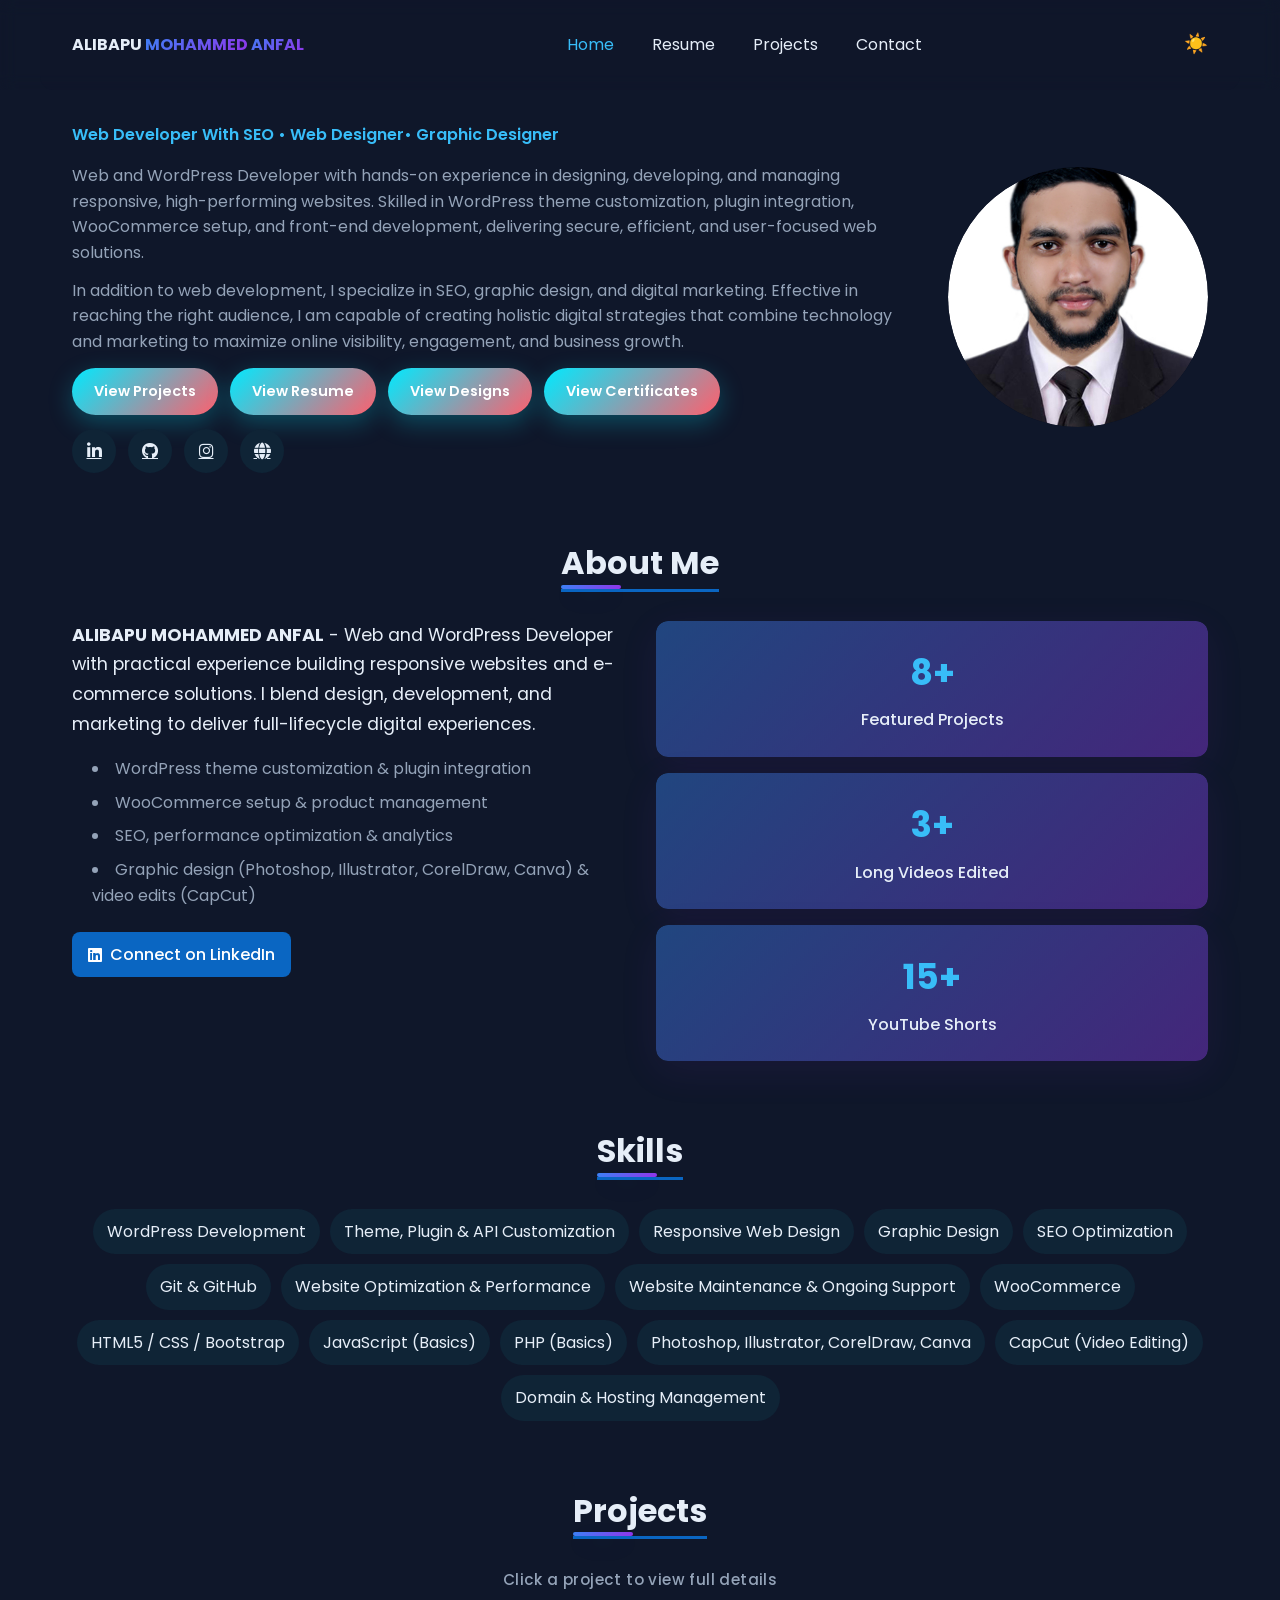
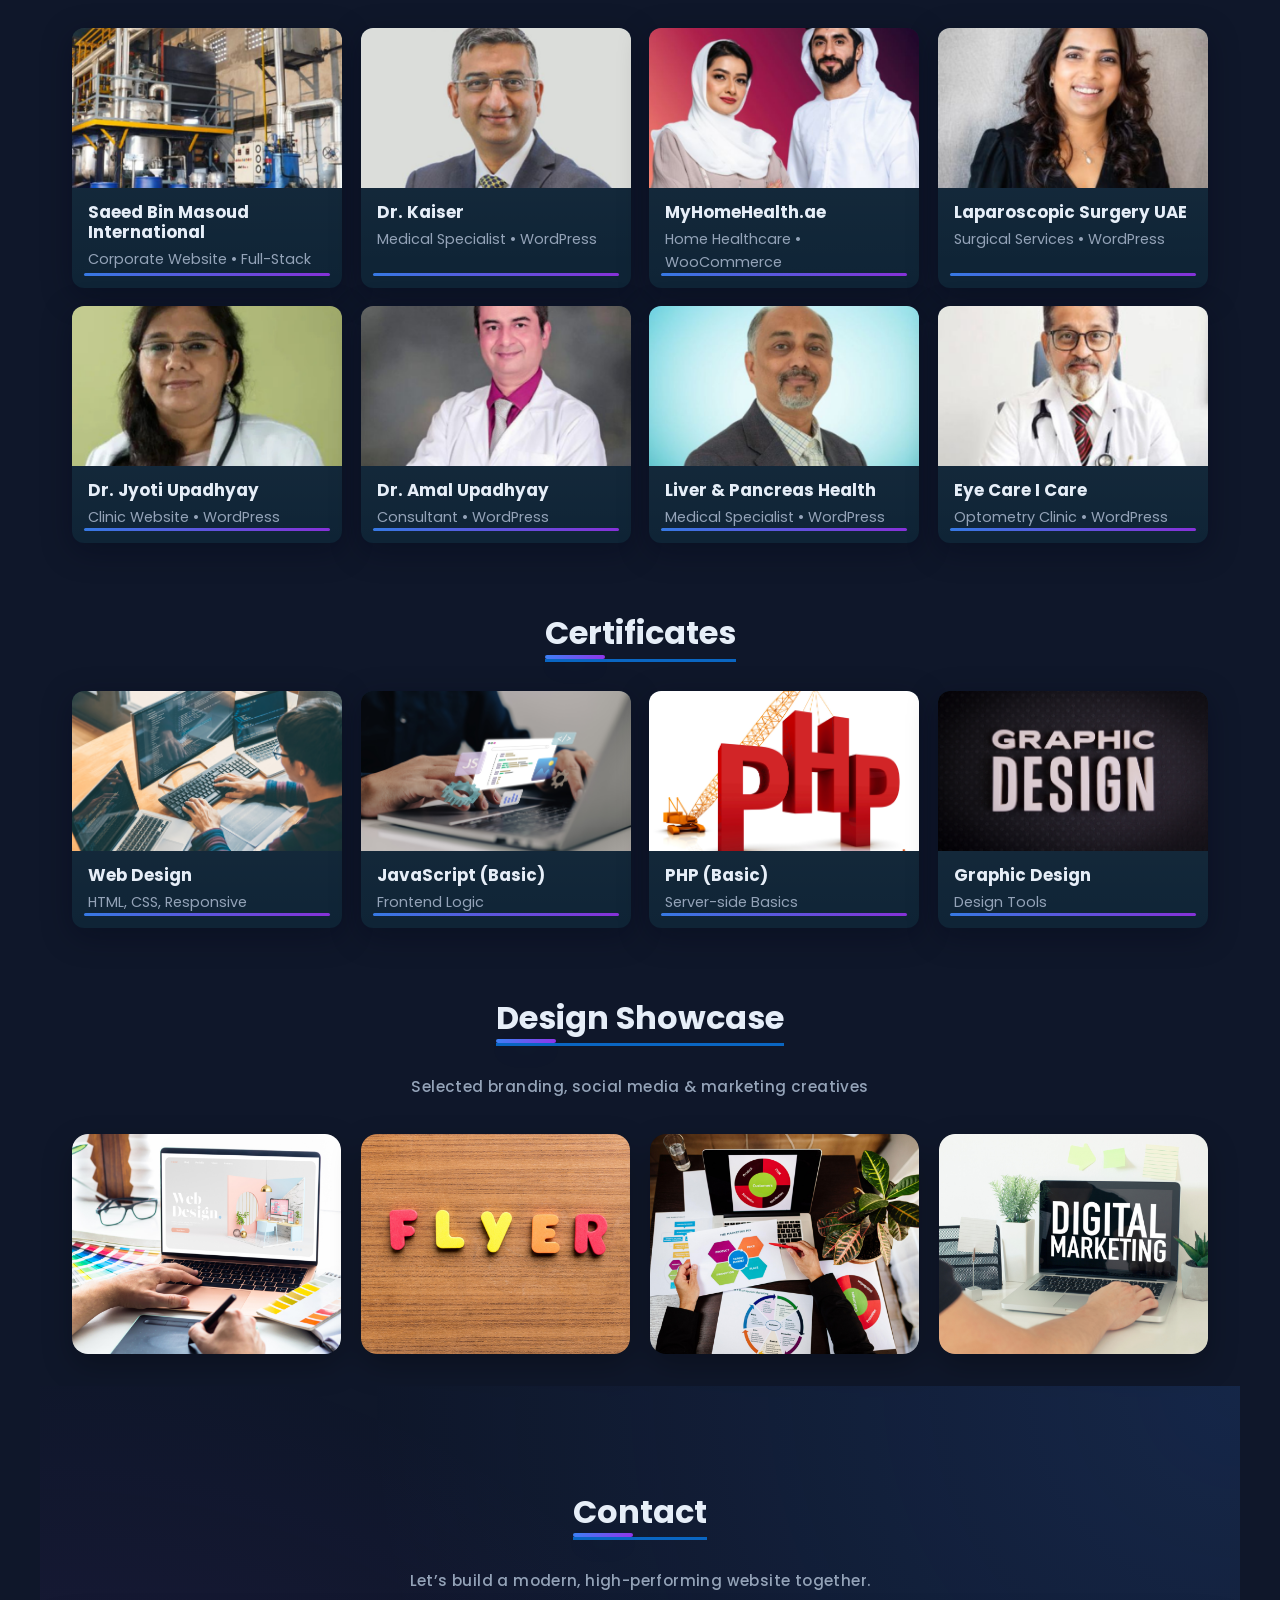
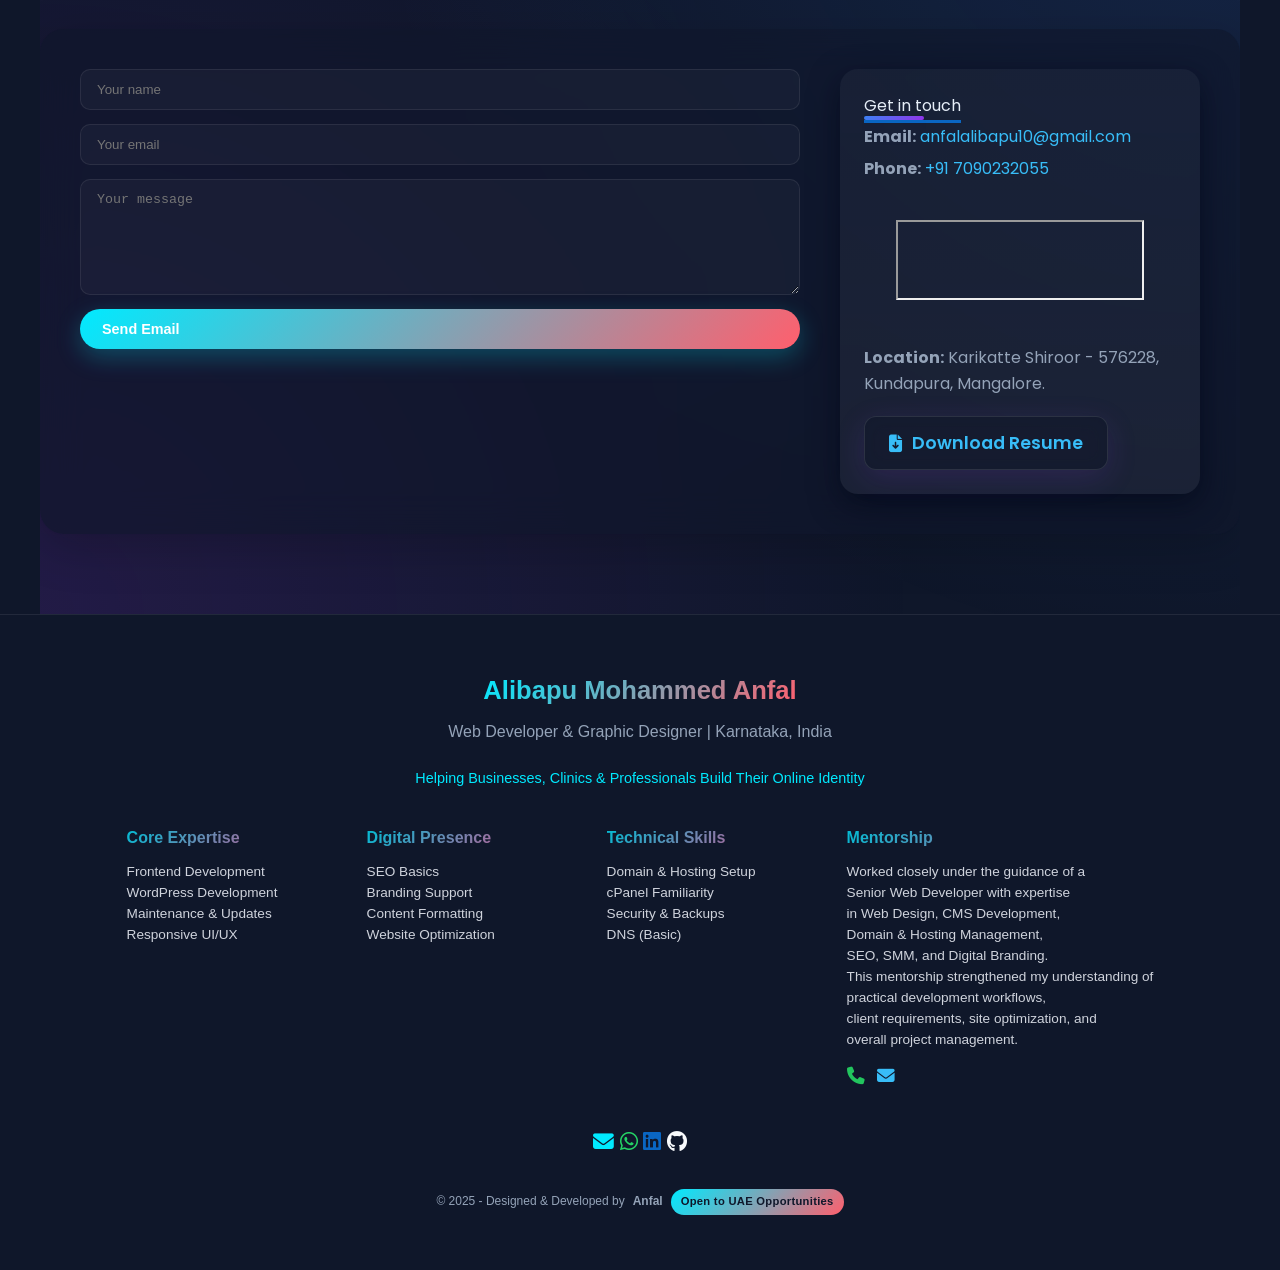
==== index.html @ a5af64ac "updated" ====
<!DOCTYPE html>
<html lang="en">
  <head>
    <meta charset="utf-8" />
    <meta name="viewport" content="width=device-width,initial-scale=1" />
    <title>ALIBAPU MOHAMMED ANFAL - Portfolio</title>

    <!-- Fonts & Icons -->
    <link
      href="https://fonts.googleapis.com/css2?family=Poppins:wght@300;400;600;700&display=swap"
      rel="stylesheet"
    />
    <link
      rel="stylesheet"
      href="https://cdnjs.cloudflare.com/ajax/libs/font-awesome/6.5.0/css/all.min.css"
    />

    <!-- Styles -->
    <link rel="stylesheet" href="style.css" />
    <meta
      name="description"
      content="ALIBAPU MOHAMMED ANFAL - Web Developer, WordPress Developer, Graphic Designer & Digital Marketer."
    />
  </head>
  <button id="backToTop" style="
  position: fixed;
  bottom: 25px;
  right: 25px;
  width: 48px;
  height: 48px;
  border-radius: 50%;
  background: linear-gradient(135deg,#00eaff,#ff5f6d);
  color:#fff;
  border:none;
  cursor:pointer;
  font-size:20px;
  display:flex;
  justify-content:center;
  align-items:center;
  opacity:0;
  visibility:hidden;
  transition:0.35s ease;
  box-shadow:0px 4px 12px rgba(0,0,0,0.25);
  z-index:999;
">
⬆
</button>

  <body">
    <header class="site-header">
      <nav class="navbar container">
        <a class="logo" href="index.html"
          >ALIBAPU <span> MOHAMMED</span><span> ANFAL</span></a
        >
        <!-- <ul class="nav-links">
          <li><a href="index.html" class="active">Home</a></li>
          <li><a href="resume.html">Resume</a></li>
          <li><a href="#projects">Projects</a></li>
          <li><a href="#contact">Contact</a></li>
          <li><a href="#Design">Designs</a></li>

          <li><a href="#certificate">Certificate</a></li>
          <div class="cta-row"> -->
  <!-- <a class="btn outline" href="certificates.html">
    <i class="fa-solid fa-award"></i> Certificates
  </a> -->
  <ul class="nav-links">
  <li><a href="index.html" class="active">Home</a></li>
  <li><a href="resume.html">Resume</a></li>
  <li><a href="#projects">Projects</a></li>
  <li><a href="#contact">Contact</a></li>
</ul>

</div>
        </ul>
        <div class="nav-actions">
          <button class="theme-toggle" aria-label="Toggle theme">🌙</button>
        </div>
      </nav>
    </header>

    

    <main>
      <!-- HERO -->
      <section id="home" class="hero container fade-in">
        <div class="hero-inner">
          <div class="hero-text">
            <!-- <h1>Hello, I'm <strong>ALIBAPU MOHAMMED ANFAL</strong></h1> -->
            <p class="subtitle">
              Web Developer With SEO • Web Designer•  Graphic Designer
            </p>
            

            <p class="lead">
              Web and WordPress Developer with hands-on experience in designing,
              developing, and managing responsive, high-performing websites.
              Skilled in WordPress theme customization, plugin integration,
              WooCommerce setup, and front-end development, delivering secure,
              efficient, and user-focused web solutions.
            </p>
            <p class="lead">
              In addition to web development, I specialize in SEO, graphic
              design, and digital marketing. Effective in reaching the right
              audience, I am capable of creating holistic digital strategies
              that combine technology and marketing to maximize online
              visibility, engagement, and business growth.
            </p>

            <div class="cta-row">
              <a class="btn gradient" href="#projects">View Projects</a>
              <a class="btn gradient" href="resume.html">View Resume</a>
              <a class="btn gradient" href="#designs">View Designs</a>
              <a class="btn gradient" href="#certificates">View Certificates</a>
            </div>
            

            <div class="socials">
              <a
                href="https://www.linkedin.com/in/anfal-alibapu-89732b398/"
                class="social-link"
                title="LinkedIn"
                target="_blank"
                rel="noopener"
                ><i class="fa-brands fa-linkedin-in"></i
              ></a>
              <a
                href="https://github.com/anfal-waizy/"
                class="social-link"
                title="GitHub"
                target="_blank"
                rel="noopener"
                ><i class="fa-brands fa-github"></i
              ></a>
              <a
                href="https://www.instagram.com/anfal_waizy14/?next=%2F"
                class="social-link"
                title="Instagram"
                target="_blank"
                rel="noopener"
                ><i class="fa-brands fa-instagram"></i
              ></a>
              <a
                href="https://anfal-waizy.github.io/portfolio2/"
                class="social-link"
                title="Portfolio"
                target="_blank"
                rel="noopener"
                ><i class="fa-solid fa-globe"></i
              ></a>
            </div>
          </div>

          <div class="hero-photo" aria-hidden="true">
            <img src="images/passport size photo.jpg" alt="Alibapu Mohammed Anfal" />
          </div>
        </div>
      </section>

      

<!-- ABOUT -->
<section id="about" class="container about fade-in">
  <h2 class="section-title">
    <span class="accent-underline">About Me</span>
  </h2>

  <div class="about-grid">
    <!-- About Text -->
    <div class="about-text">
      <p>
        <strong>ALIBAPU MOHAMMED ANFAL</strong> - Web and WordPress
        Developer with practical experience building responsive websites
        and e-commerce solutions. I blend design, development, and
        marketing to deliver full-lifecycle digital experiences.
      </p>
      <ul class="about-list">
        <li>WordPress theme customization & plugin integration</li>
        <li>WooCommerce setup & product management</li>
        <li>SEO, performance optimization & analytics</li>
        <li>Graphic design (Photoshop, Illustrator, CorelDraw, Canva) & video edits (CapCut)</li>
      </ul>
      <!-- LinkedIn button -->
      <a href="https://www.linkedin.com/in/anfal-alibapu-89732b398" target="_blank" rel="noopener noreferrer" class="linkedin-btn">
        <i class="fa-brands fa-linkedin"></i> Connect on LinkedIn
      </a>
      
    </div>

    <!-- Stats -->
    <div class="about-stats">
  <div class="stat project-bg">
    <strong>8+</strong>
    <span>Featured Projects</span>
  </div>
  <div class="stat video-bg">
    <strong>3+</strong>
    <span>Long Videos Edited</span>
  </div>
  <div class="stat shorts-bg">
    <strong>15+</strong>
    <span>YouTube Shorts</span>
  </div>
</div>

  </div>
</section>




        </div>
      </section>

      <!-- SKILLS -->
      <section id="skills" class="container fade-in">
        <h2 class="section-title">
          <span class="accent-underline">Skills</span>
        </h2>
        <div class="skills-grid">
          <span class="skill">WordPress Development</span>
          <span class="skill">Theme, Plugin & API Customization</span>
          <span class="skill">Responsive Web Design</span>
          <span class="skill">Graphic Design</span>
          <span class="skill">SEO Optimization</span>
          <span class="skill">Git & GitHub</span>
          <span class="skill">Website Optimization & Performance</span>
          <span class="skill">Website Maintenance & Ongoing Support</span>
          <span class="skill">WooCommerce</span>
          <span class="skill">HTML5 / CSS / Bootstrap</span>
          <span class="skill">JavaScript (Basics)</span>
          <span class="skill">PHP (Basics)</span>
          <span class="skill">Photoshop, Illustrator, CorelDraw, Canva</span>
          <span class="skill">CapCut (Video Editing)</span>
          <span class="skill">Domain & Hosting Management</span>
        </div>
      </section>

      <!-- PROJECTS -->
<section id="projects" class="container fade-in">
  <h2 class="section-title">
  <span class="accent-underline">Projects</span>
</h2>
<p class="section-sub">Click a project to view full details</p>


  <div class="projects-grid" role="list">
    <a class="project-card" href="project4.html" aria-label="Saeed Bin Masoud project" role="listitem">
      <img src="images/SBM.png" alt="Saeed Bin Masoud website screenshot" loading="lazy" />
      <div class="card-meta">
        <h3>Saeed Bin Masoud International</h3>
        <p>Corporate Website • Full-Stack</p>
      </div>
    </a>

    <a class="project-card" href="project3.html" aria-label="Dr Kaiser project" role="listitem">
      <img src="images/DrKaiser.png" alt="Dr Kaiser website screenshot" loading="lazy" />
      <div class="card-meta">
        <h3>Dr. Kaiser</h3>
        <p>Medical Specialist • WordPress</p>
      </div>
    </a>

    <a class="project-card" href="project1.html" aria-label="MyHomeHealth project" role="listitem">
      <img src="images/MyHomeHealth.png" alt="MyHomeHealth website screenshot" loading="lazy" />
      <div class="card-meta">
        <h3>MyHomeHealth.ae</h3>
        <p>Home Healthcare • WooCommerce</p>
      </div>
    </a>

    <a class="project-card" href="project8.html" aria-label="Laparoscopic Surgery project" role="listitem">
      <img src="images/Lapsurgery.png" alt="Laparoscopic Surgery website screenshot" loading="lazy" />
      <div class="card-meta">
        <h3>Laparoscopic Surgery UAE</h3>
        <p>Surgical Services • WordPress</p>
      </div>
    </a>

    

    <a class="project-card" href="project2.html" aria-label="Dr Jyoti Upadhyay project" role="listitem">
      <img src="images/DrJyotii.png" alt="Dr Jyoti Upadhyay website screenshot" loading="lazy" />
      <div class="card-meta">
        <h3>Dr. Jyoti Upadhyay</h3>
        <p>Clinic Website • WordPress</p>
      </div>
    </a>

    <a class="project-card" href="project6.html" aria-label="Dr Amal Upadhyay project" role="listitem">
      <img src="images/DrAmall.png" alt="Dr Amal Upadhyay website screenshot" loading="lazy" />
      <div class="card-meta">
        <h3>Dr. Amal Upadhyay</h3>
        <p>Consultant • WordPress</p>
      </div>
    </a>

    <a class="project-card" href="project5.html" aria-label="Liver and Pancreas Health project" role="listitem">
      <img src="images/liverandpancreashealthh.png" alt="Liver and Pancreas Health website screenshot" loading="lazy" />
      <div class="card-meta">
        <h3>Liver &amp; Pancreas Health</h3>
        <p>Medical Specialist • WordPress</p>
      </div>
    </a>

    <a class="project-card" href="project7.html" aria-label="Eye Care I Care project" role="listitem">
      <img src="images/eyecareicaree.png" alt="Eye Care I Care website screenshot" loading="lazy" />
      <div class="card-meta">
        <h3>Eye Care I Care</h3>
        <p>Optometry Clinic • WordPress</p>
      </div>
    </a>
  </div>
</section>

<!-- Certificates -->
<section id="certificates" class="container fade-in">
  <h2 class="section-title">
    <span class="accent-underline">Certificates</span>
  </h2>

  <div class="projects-grid">

    <div class="project-card cert-card"
         onclick="openCert('images/Web Design Certificate.png','Web Design Certificate','HTML, CSS & Responsive Design')">
      <img src="images/Web Design Cover Photo.png" alt="Web Design Certificate">
      <div class="card-meta">
        <h3>Web Design</h3>
        <p>HTML, CSS, Responsive</p>
      </div>
    </div>

    <div class="project-card cert-card"
         onclick="openCert('images/cert-js.jpg','JavaScript Certificate','DOM, Events & Basics')">
      <img src="images/JS Cover Photo.png" alt="JavaScript Certificate">
      <div class="card-meta">
        <h3>JavaScript (Basic)</h3>
        <p>Frontend Logic</p>
      </div>
    </div>

    <div class="project-card cert-card"
         onclick="openCert('images/cert-php.jpg','PHP Certificate','Forms & Backend Basics')">
      <img src="images/PHP Cover Photo.png" alt="PHP Certificate">
      <div class="card-meta">
        <h3>PHP (Basic)</h3>
        <p>Server-side Basics</p>
      </div>
    </div>

    <div class="project-card cert-card"
         onclick="openCert('images/Graphic Design Certificate.png','Graphic Design Certificate','Canva, Photoshop & Illustrator')">
      <img src="images/Graphic Design Cover Photo.png" alt="Graphic Design Certificate">
      <div class="card-meta">
        <h3>Graphic Design</h3>
        <p>Design Tools</p>
      </div>
    </div>

  </div>
</section>



<!-- DESIGN SHOWCASE -->
<section id="designs" class="container fade-in">
  <h2 class="section-title">
    <span class="accent-underline">Design Showcase</span>
  </h2>

  <p class="section-sub">
    Selected branding, social media & marketing creatives
  </p>

  <div class="design-grid">

    <!-- CARD 1 -->
    <a href="images/MyDiabetes Care Instagram Posts.pdf"
       target="_blank" class="design-card">
      <img src="images/Instagram Creative Design Cover Photo .png" alt="Instagram Design">
      <div class="design-overlay">
        <h3>Instagram Creatives</h3>
        <span>View Designs (PDF)</span>
      </div>
    </a>

    <!-- CARD 2 -->
    <a href="images/QFood-Resp-Allergy Test.pdf"
       target="_blank" class="design-card">
      <img src="images/A4 Landscape Flyer Design Cover Photo.png" alt="QFood Designs">
      <div class="design-overlay">
        <h3>A4 Landscape Flyer Design</h3>
        <span>View Designs (PDF)</span>
      </div>
    </a>

    <!-- CARD 3 -->
    <a href="images/Digital Post.pdf"
       target="_blank" class="design-card">
      <img src="images/Instagram Story Design Cover Photo.png" alt="Flyer Design">
      <div class="design-overlay">
        <h3>Instagram Story Design</h3>
        <span>View Design</span>
      </div>
    </a>

    <!-- CARD 4 -->
    <a href="images/Healthcare Awareness Post.pdf"
       target="_blank" class="design-card">
      <img src="images/Digital Marketing Cover Photo.png" alt="LinkedIn Cover">
      <div class="design-overlay">
        <h3>Digital Marketing Creative</h3>
        <span>View Design</span>
      </div>
    </a>

  </div>
</section>




      <!-- CONTACT -->
      <section id="contact" class="container fade-in">
        <h2 class="section-title">
          <span class="accent-underline">Contact</span>
        </h2>
        <p class="section-sub">
          Let’s build a modern, high-performing website together.
        </p>

        <div class="contact-grid">
          <form
            class="contact-form"
            action="mailto:anhalibh14@gmail.com"
            method="post"
            enctype="text/plain"
          >
            <input name="name" type="text" placeholder="Your name" required />
            <input
              name="email"
              type="email"
              placeholder="Your email"
              required
            />
            <textarea
              name="message"
              rows="6"
              placeholder="Your message"
            ></textarea>
            <button class="btn gradient" type="submit">Send Email</button>
          </form>

          <div class="contact-info">
            <!-- <h3>Get in touch</h3> -->
            <span class="accent-underline">Get in touch</span>
            <p class="py-4">
              <strong>Email:</strong>
              <a href="mailto:anhalibh14@gmail.com">anfalalibapu10@gmail.com</a>
            </p>
            <p>
              <strong>Phone:</strong>
              <a href="tel:+914158749855">+91 7090232055</a>
            </p>

            <div class="container" data-aos="fade-up" data-aos-delay="100">
          <div class="mb-5">
            <iframe
              style="width: 100%; height: 80px"
              src="https://www.google.com/maps/embed?pb=!1m18!1m12!1m3!1d3129.148082578403!2d74.59538368339143!3d13.930378975133477!2m3!1f0!2f0!3f0!3m2!1i1024!2i768!4f13.1!3m3!1m2!1s0x3bbc678052901c95%3A0x56a5f3f7f1b67e0d!2sArme%2C%20Shiroor%2C%20Karnataka%20576228!5e1!3m2!1sen!2sin!4v1762753402015!5m2!1sen!2sin" width="600" height="450" style="border:0;" allowfullscreen="" loading="lazy" referrerpolicy="no-referrer-when-downgrade">" width="600" height="450" style="border:0;" allowfullscreen="" loading="lazy" referrerpolicy="no-referrer-when-downgrade">" width="600" height="450" style="border:0;" allowfullscreen="" loading="lazy" referrerpolicy="no-referrer-when-downgrade">
              frameborder="0"
              allowfullscreen=""
            ></iframe>
            </div>
          </div>
          <!-- End Google Maps -->

            <p><strong>Location:</strong> Karikatte Shiroor - 576228, Kundapura, Mangalore.</p>
            <div class="resume-download">
  <a href="images/MYCV.pdf" download class="resume-btn">
    <i class="fa-solid fa-file-arrow-down"></i>
    Download Resume
  </a>
</div>

          </div>
        </div>
      </section>
    </main>

<footer style="
  background:#0f172a;
  padding:55px 25px;
  color:#fff;
  font-family:'Montserrat', sans-serif;
  display:flex;
  justify-content:center;
  border-top:1px solid rgba(255,255,255,0.08);
">

<div style="max-width:1100px; width:100%; text-align:center;">

  <!-- PERSONAL BRAND -->
  <h2 style="font-size:1.6rem; font-weight:700; margin-bottom:8px;">
    <span style="background:linear-gradient(135deg,#00eaff,#ff5f6d);
    -webkit-background-clip:text;-webkit-text-fill-color:transparent;">
      Alibapu Mohammed Anfal
    </span>
  </h2>

  <p style="font-size:1rem; color:#94a3b8; margin-bottom:22px;">
    Web Developer & Graphic Designer | Karnataka, India
  </p>


  <!-- <p style="margin-bottom:10px; font-weight:700; font-size:1rem; 
            background: linear-gradient(135deg, #00bcd4, #ff4081);
            -webkit-background-clip: text;
            -webkit-text-fill-color: transparent;">
    Web Developer & Graphic Designer | Karnataka, India
  </p> -->

  <!-- BRANDING LINE -->
  <p style="font-size:0.9rem; font-weight:500; margin-bottom:35px; color:#00eaff;">
     Helping Businesses, Clinics & Professionals Build Their Online Identity
  </p>

  <!-- 4 COLUMN SKILL SUMMARY -->
  <div style="display:flex; justify-content:center; gap:40px; flex-wrap:wrap; margin-bottom:35px;">

    <div style="min-width:200px; text-align:left;">
      <h4 style="margin-bottom:10px; font-weight:700; font-size:1rem; 
            background: linear-gradient(135deg, #00bcd4, #ff4081);
            -webkit-background-clip: text;
            -webkit-text-fill-color: transparent;">Core Expertise</h4>
      <p style="font-size:0.85rem; color:#cfd3dc; line-height:1.55;">
        Frontend Development<br>WordPress Development<br>Maintenance & Updates<br>Responsive UI/UX
      </p>
    </div>

    <div style="min-width:200px; text-align:left;">
      <h4 style="margin-bottom:10px; font-weight:700; font-size:1rem; 
            background: linear-gradient(135deg, #00bcd4, #ff4081);
            -webkit-background-clip: text;
            -webkit-text-fill-color: transparent;">Digital Presence</h4>
      <p style="font-size:0.85rem; color:#cfd3dc; line-height:1.55;">
        SEO Basics<br>Branding Support<br>Content Formatting<br>Website Optimization
      </p>
    </div>

    <div style="min-width:200px; text-align:left;">
      <h4 style="margin-bottom:10px; font-weight:700; font-size:1rem; 
            background: linear-gradient(135deg, #00bcd4, #ff4081);
            -webkit-background-clip: text;
            -webkit-text-fill-color: transparent;">Technical Skills</h4>
      <p style="font-size:0.85rem; color:#cfd3dc; line-height:1.55;">
        Domain & Hosting Setup<br>cPanel Familiarity<br>Security & Backups<br>DNS (Basic)
      </p>
    </div>

    <div style="min-width:200px; text-align:left;">
      <h4 style="margin-bottom:10px; font-weight:700; font-size:1rem; 
            background: linear-gradient(135deg, #00bcd4, #ff4081);
            -webkit-background-clip: text;
            -webkit-text-fill-color: transparent;">Mentorship</h4> 
      <p style="font-size:0.85rem; color:#cfd3dc; line-height:1.55;">
        Worked closely under the guidance of a<br>Senior Web Developer with expertise<br>in Web Design, CMS Development, <br> Domain & Hosting Management, <br>SEO, SMM, and Digital Branding. <br> This mentorship strengthened my understanding of<br>practical development workflows,<br>client requirements, site optimization, and<br>overall project management.
      </p>
      
      <!-- Mentor Contact Icons -->
  <div style="margin-top:12px; display:flex; gap:12px;">
    <a href="tel:+971 50 921 6369" title="Call Mentor"
       style="color:#22c55e; font-size:1.1rem;">
      <i class="fa-solid fa-phone"></i>
    </a>

    <a href="mail to:riyazkapsi@email.com" title="Email Mentor"
       style="color:#38bdf8; font-size:1.1rem;">
      <i class="fa-solid fa-envelope"></i>
    </a>
  </div>
    </div>
    
  </div>

  <!-- SOCIAL ICONS -->
  <div style="display:flex; justify-content:center; gap:20px; margin-bottom:30px;">

    <!-- <a href="mailto:anfalalibapu10@email.com?subject=Business Inquiry&body=Hello Anfal," 
style="color:#00eaff; font-size:1.3rem; text-decoration:none;">
  <i class="fa-solid fa-envelope"></i>
</a>


    <a href="https://wa.me/+917090232055" target="_blank" style="color:#25D366; font-size:1.3rem; text-decoration:none;">
      <i class="fa-brands fa-whatsapp"></i>
    </a>

 <a href="https://www.linkedin.com/in/anfal-alibapu-89732b398" target="_blank" rel="noopener noreferrer" style="color:#0A66C2; font-size:1.3rem; text-decoration:none;" aria-label="LinkedIn Profile">
  <i class="fa-brands fa-linkedin"></i>
</a> -->
<div class="social-links">
  <a href="mailto:anfalalibapu10@email.com?subject=Business Inquiry&body=Hello Anfal," 
    style="color:#00eaff; font-size:1.3rem; text-decoration:none;">
    <i class="fa-solid fa-envelope"></i>
  </a>

  <a href="https://wa.me/+917090232055" target="_blank" style="color:#25D366; font-size:1.3rem; text-decoration:none;">
    <i class="fa-brands fa-whatsapp"></i>
  </a>

  <a href="https://www.linkedin.com/in/anfal-alibapu-89732b398" target="_blank" style="color:#0A66C2; font-size:1.3rem; text-decoration:none;">
    <i class="fa-brands fa-linkedin"></i>
  </a>

  <a href="https://github.com/anfal-waizy" target="_blank" style="color:#f8fafc; font-size:1.3rem; text-decoration:none;">
    <i class="fa-brands fa-github"></i>
  </a>
</div>




<!-- Font Awesome -->
<link rel="stylesheet" href="https://cdnjs.cloudflare.com/ajax/libs/font-awesome/6.4.0/css/all.min.css" integrity="sha512-pO1eFhLqJ6mEwSx6nRIVGqzIx3M5sPVK3MEiFg7mZ7U/xt6skD0zFvN9eJG+0NfG1UPZXqlZ12bFzGgG2e1uJQ==" crossorigin="anonymous" referrerpolicy="no-referrer" />

    <!-- <a href="https://github.com/anfal-waizy" target="_blank" style="color:#f8fafc; font-size:1.3rem; text-decoration:none;">
      <i class="fa-brands fa-github"></i>
    </a> -->
  </div>

  <!-- COPYRIGHT -->
  <!-- <p style="font-size:0.75rem; color:#64748b;">
    © 2025 - Designed & Developed by <b>Anfal</b> | Available for UAE Opportunities
  </p> -->
<div class="footer-badge">
  © 2025 - Designed & Developed by <strong>Anfal</strong>
  <span class="badge">Open to UAE Opportunities</span>
</div>

</div>
</footer>


<script>
function scrollToTop() {
  window.scrollTo({ top: 0, behavior: 'smooth' });
}
</script>
</footer>
    <script src="script.js"></script>

    <!-- Certificate Modal -->
<div id="certModal" class="cert-modal">
  <div class="cert-box">
    <span class="cert-close" onclick="closeCert()">×</span>

    <h3 id="certTitle"></h3>
    <p id="certDesc"></p>

    <img id="certImage" src="" alt="Certificate">
  </div>
</div>



  </body>
</html>
---- style.css ----
/* --------------------
   BRAND / THEME
   -------------------- */

   @keyframes pulse-glow {
  0% { box-shadow: 0 0 10px rgba(99,102,241,0.6); }
  50% { box-shadow: 0 0 20px rgba(236,72,153,0.6); }
  100% { box-shadow: 0 0 10px rgba(99,102,241,0.6); }
}

.resume-category h3::before,
.resume-item::before {
  animation: pulse-glow 3s infinite alternate;
}

:root{
  --gradient: linear-gradient(135deg, #3B82F6 0%, #9333EA 100%); /* primary gradient */
  --accent: #38bdf8;
  --bg: #0f172a;
  --text: #e6eef8;
  --muted: #94a3b8;
  --card: #0f2436;
  --glass: rgba(15,23,42,0.6);
  --max-width: 1100px;
  --radius: 12px;
  --soft-glow: 0 10px 40px rgba(147,51,234,0.08);
}
body.light-mode{
  --bg: #f8fafc;
  --text: #0f172a;
  --muted: #475569;
  --card: #ffffff;
  --glass: rgba(255,255,255,0.8);
  --soft-glow: 0 10px 40px rgba(59,130,246,0.06);
}

/* --------------------
   BASE
   -------------------- */
*{box-sizing:border-box;margin:0;padding:0}
html,body{height:100%}
body{
  background:var(--bg);
  color:var(--text);
  font-family:'Poppins',system-ui,-apple-system,Segoe UI,Roboto,"Helvetica Neue",Arial;
  -webkit-font-smoothing:antialiased;
  -moz-osx-font-smoothing:grayscale;
  transition:background .45s ease,color .45s ease;
  line-height:1.6;
}
.container{max-width:var(--max-width);margin:0 auto;padding:0 20px}

/* --------------------
   NAVBAR
   -------------------- */
.site-header{backdrop-filter: blur(8px)}
.navbar{
  display:flex;align-items:center;justify-content:space-between;padding:18px 0;
  position:sticky;top:0;z-index:100;background:var(--glass);
  border-radius:0 0 14px 14px;
}
.logo{font-weight:700;color:var(--text);text-decoration:none}
.logo span{background:var(--gradient);-webkit-background-clip:text;background-clip:text;color:transparent}
.nav-links{list-style:none;display:flex;gap:18px;align-items:center}
.nav-links a{color:var(--text);text-decoration:none;padding:6px 10px;border-radius:8px;transition:all .25s}
.nav-links a:hover,.nav-links a.active{color:var(--accent);background:transparent}
.theme-toggle{background:none;border:0;color:var(--accent);font-size:1.2rem;cursor:pointer}

/* --------------------
   HERO
   -------------------- */
.hero{padding:60px 0;position:relative;overflow:visible}
.hero-inner{display:flex;gap:40px;align-items:center;justify-content:space-between;flex-wrap:wrap}
.hero-text{flex:1;min-width:300px}
.hero-text h1{font-size:2.1rem;margin-bottom:8px;line-height:1.05}
.subtitle{color:var(--accent);font-weight:600;margin-bottom:10px;display:inline-block;padding-bottom:6px}
.lead{color:var(--muted);margin-bottom:12px}
.cta-row{display:flex;gap:12px;margin:14px 0}

/* Gradient button (subtle movement) */
.btn{
  display:inline-block;padding:10px 18px;border-radius:30px;text-decoration:none;font-weight:600;border:none;cursor:pointer;
  transition:transform .18s,box-shadow .18s;
}
.btn.gradient{
  background:var(--gradient);
  color:#fff;
  box-shadow:var(--soft-glow);
}
.btn.gradient:hover{transform:translateY(-4px);box-shadow:0 20px 60px rgba(147,51,234,0.12)}
.btn.ghost{background:transparent;color:var(--text);border:1px solid rgba(255,255,255,0.06)}

/* socials */
.socials{display:flex;gap:12px;margin-top:14px}
.social-link{color:var(--text);font-size:1rem;display:inline-flex;align-items:center;justify-content:center;width:44px;height:44px;border-radius:50%;background:var(--card);transition:all .22s}
.social-link i{font-size:1.05rem}
.social-link:hover{background:var(--gradient);color:#fff;transform:translateY(-6px)}

/* hero photo */
.hero-photo{width:260px;height:260px;border-radius:50%;overflow:hidden;flex:0 0 260px;display:flex;align-items:center;justify-content:center}
.hero-photo img{width:100%;height:100%;object-fit:cover;border-radius:50%;box-shadow:0 20px 50px rgba(2,6,23,0.6);animation:float 4s ease-in-out infinite}
@keyframes float{0%,100%{transform:translateY(0)}50%{transform:translateY(-12px)}}

/* heading underline accent */
.section-title{font-size:1.25rem;margin-bottom:14px}
.accent-underline{position:relative;padding-bottom:6px}
.accent-underline::after{content:"";position:absolute;left:0;bottom:0;height:4px;width:60px;border-radius:4px;background:var(--gradient);box-shadow:0 8px 30px rgba(59,130,246,0.08)}

/* --------------------
   ABOUT
   -------------------- */
.about{padding:60px 0}
.about-grid{display:flex;gap:30px;flex-wrap:wrap;align-items:flex-start}
.about-text{flex:1;min-width:260px}
.about-list{margin-top:12px;list-style:disc;padding-left:20px;color:var(--muted)}
.about-stats{display:flex;gap:18px;flex:0 0 260px;flex-wrap:wrap}
.stat{background:var(--card);padding:18px;border-radius:12px;text-align:center;min-width:120px;box-shadow:var(--soft-glow)}
.stat strong{display:block;font-size:1.4rem;color:var(--accent)}

/* --------------------
   SKILLS
   -------------------- */
.skills-grid{display:flex;flex-wrap:wrap;gap:10px;justify-content:center}
.skill{background:var(--card);padding:10px 14px;border-radius:999px;color:var(--text);transition:all .2s}
.skill:hover{transform:translateY(-6px);background:linear-gradient(90deg,#3B82F6,#9333EA);color:#fff}

/* --------------------
   PROJECT GRID
   -------------------- */
.projects-grid{display:grid;grid-template-columns:repeat(auto-fit, minmax(240px,1fr));gap:20px;margin-top:20px}
.project-card{display:block;background:linear-gradient(180deg, rgba(255,255,255,0.02), rgba(255,255,255,0.01));border-radius:var(--radius);overflow:hidden;position:relative;text-decoration:none;color:inherit;box-shadow:0 10px 30px rgba(2,6,23,0.6);transition:transform .25s,box-shadow .25s}
.project-card img{width:100%;height:160px;object-fit:cover;display:block}
.card-meta{padding:14px}
.card-meta h3{font-size:1.05rem;margin-bottom:6px}
.card-meta p{color:var(--muted);font-size:0.92rem}
.project-card::after{content:"";position:absolute;left:12px;right:12px;bottom:12px;height:3px;border-radius:3px;background:linear-gradient(90deg,#3B82F6,#9333EA);opacity:0.9}
.project-card:hover{transform:translateY(-8px);box-shadow:0 22px 60px rgba(2,6,23,0.85)}

/* --------------------
   PROJECT PAGES
   -------------------- */
.project-hero{display:flex;gap:28px;align-items:center;padding:60px 0;flex-wrap:wrap}
.project-media{flex:1 1 420px;min-width:300px}
.project-media img{width:100%;height:auto;border-radius:12px;box-shadow:0 18px 40px rgba(2,6,23,0.6)}
.project-details{flex:1 1 420px;min-width:260px}
.project-type{color:var(--muted);margin-bottom:12px}
.project-details h1{margin-bottom:8px}
.project-actions{margin-top:18px;display:flex;gap:12px;flex-wrap:wrap}

/* layout variations */
.layout-left .project-media{order:1}
.layout-left .project-details{order:2}
.layout-right .project-media{order:2}
.layout-right .project-details{order:1}

/* --------------------
   CONTACT
   -------------------- */
.contact-grid{display:grid;grid-template-columns:1fr 360px;gap:30px;align-items:start;justify-content:center}
.contact-form{display:flex;flex-direction:column;gap:12px}
.contact-form input,.contact-form textarea{padding:10px;border-radius:8px;border:1px solid rgba(255,255,255,0.06);background:transparent;color:var(--text);outline:none}
.contact-info{background:var(--card);padding:20px;border-radius:12px}
.contact-info a{color:var(--accent)}

/* --------------------
   FOOTER
   -------------------- */
.site-footer{padding:28px 0;background:transparent;color:var(--muted);text-align:center;border-top:1px solid rgba(255,255,255,0.03);margin-top:40px}

/* --------------------
   ANIMATIONS & RESPONSIVE
   -------------------- */
.fade-in{opacity:0;transform:translateY(20px);transition:all .8s cubic-bezier(.2,.9,.2,1)}
.fade-in.visible{opacity:1;transform:none}
@media (max-width:900px){
  .hero-inner{flex-direction:column-reverse;align-items:center}
  .contact-grid{grid-template-columns:1fr}
  .about-stats{justify-content:center}
  .hero-photo{width:200px;height:200px}
}

/* --------------------
   CONTACT (Enhanced)
   -------------------- */
#contact {
  padding: 100px 0 80px; /* extra top gap */
  position: relative;
  overflow: hidden;
  z-index: 1;
}

/* soft gradient background overlay */
#contact::before {
  content: "";
  position: absolute;
  inset: 0;
  background: radial-gradient(circle at top right, rgba(59,130,246,0.15), transparent 60%),
              radial-gradient(circle at bottom left, rgba(147,51,234,0.15), transparent 60%);
  z-index: -1;
}

/* subtle glass background for entire grid */
.contact-grid {
  display: grid;
  grid-template-columns: 1fr 360px;
  gap: 40px;
  align-items: start;
  justify-content: center;
  background: var(--glass);
  padding: 40px;
  border-radius: 24px;
  backdrop-filter: blur(20px);
  box-shadow: 0 12px 50px rgba(0,0,0,0.2);
}

/* form styling */
.contact-form {
  display: flex;
  flex-direction: column;
  gap: 14px;
}
.contact-form input,
.contact-form textarea {
  padding: 12px 16px;
  border-radius: 10px;
  border: 1px solid rgba(255,255,255,0.08);
  background: rgba(255,255,255,0.03);
  color: var(--text);
  outline: none;
  transition: all .25s ease;
}
.contact-form input:focus,
.contact-form textarea:focus {
  border-color: #3B82F6;
  box-shadow: 0 0 12px rgba(59,130,246,0.3);
  transform: translateY(-2px);
}

/* info card aesthetic */
.contact-info {
  background: linear-gradient(180deg, rgba(255,255,255,0.03), rgba(255,255,255,0.05));
  padding: 24px;
  border-radius: 18px;
  box-shadow: 0 10px 30px rgba(2,6,23,0.6);
  transition: all .25s ease;
}
.contact-info:hover {
  transform: translateY(-6px);
  box-shadow: 0 20px 50px rgba(59,130,246,0.2);
}
.contact-info h3 {
  background: var(--gradient);
  -webkit-background-clip: text;
  -webkit-text-fill-color: transparent;
  margin-bottom: 10px;
}
.contact-info p {
  margin: 6px 0;
  color: var(--muted);
}
.contact-info a {
  color: var(--accent);
  text-decoration: none;
}
.contact-info a:hover {
  text-decoration: underline;
}

/* responsive */
@media (max-width: 900px) {
  .contact-grid {
    grid-template-columns: 1fr;
    padding: 30px 20px;
  }
}
/* --------------------
   RESUME SECTION (TIMELINE STYLE)
   -------------------- */
#resume {
  padding: 100px 0;
  position: relative;
  background: var(--bg);
}

#resume .section-title {
  text-align: center;
  font-size: 2.4rem;
  background: var(--gradient);
  -webkit-background-clip: text;
  -webkit-text-fill-color: transparent;
  margin-bottom: 10px;
  font-weight: 700;
}

#resume .section-sub {
  text-align: center;
  margin-bottom: 70px;
  color: var(--muted);
  font-weight: 300;
}

.resume-category {
  margin-bottom: 60px;
  position: relative;
  padding-left: 40px;
  border-left: 2px solid rgba(255, 255, 255, 0.1);
}

.resume-category h3 {
  font-size: 1.6rem;
  display: flex;
  align-items: center;
  gap: 10px;
  margin-bottom: 25px;
  color: var(--accent);
  position: relative;
}

.resume-category h3::before {
  content: "";
  position: absolute;
  left: -50px;
  top: 10px;
  width: 16px;
  height: 16px;
  border-radius: 50%;
  background: var(--gradient);
  box-shadow: 0 0 15px rgba(59,130,246,0.5);
}

.resume-item {
  background: var(--card);
  border-radius: 12px;
  padding: 25px 30px;
  margin-bottom: 40px;
  position: relative;
  transition: all 0.4s ease;
  box-shadow: 0 10px 30px rgba(0, 0, 0, 0.25);
}

.resume-item::before {
  content: "";
  position: absolute;
  left: -40px;
  top: 25px;
  width: 14px;
  height: 14px;
  background: var(--gradient);
  border-radius: 50%;
  box-shadow: 0 0 15px rgba(99,102,241,0.6);
}

.resume-item:hover {
  transform: translateY(-5px);
  box-shadow: 0 15px 45px rgba(59,130,246,0.35);
}

.resume-item h4 {
  font-size: 1.2rem;
  color: var(--text);
  margin-bottom: 6px;
  font-weight: 600;
}

.resume-date {
  display: block;
  font-size: 0.9rem;
  color: var(--muted);
  margin-bottom: 12px;
}

.resume-item ul {
  list-style: disc;
  margin-left: 20px;
  color: var(--text);
  line-height: 1.7;
}

@media (max-width: 768px) {
  .resume-category {
    padding-left: 20px;
    border-left: 1.5px solid rgba(255, 255, 255, 0.1);
  }

  .resume-item::before {
    left: -30px;
  }
}

/*navbar containerr */
/* .nav{
  display: flex;
  justify-content: space-between;
  align-items: center;
  padding: 20px 60px;
} */

/*navigation links*/
/* .nav-links{
  display: flex;
  gap: 20px;  /* space bt manu items */ 
  /* list-style: none;
  margin-left: 80px; /* moves links to the right */
} */ */

/* Menu link style */ 
/* .nav-links a{
  text-decoration: none;
  color: white;  or your theme color  */
  /* font-weight: 500;
  transition: 0.3s;
} */

/* .nav-links a:hover{ */
  /* color: 00bfff;  /* hover effect */
} */


/* .about-stats {
  display: flex;
  justify-content: center;
  align-items: center;
  gap: 2rem;
  flex-wrap: wrap;
  margin-top: 40px;
}

.stat {
  position: relative;
  text-align: center;
  color: #fff;
  font-family: "Plus Jakarta Sans", sans-serif;
  padding: 2.5rem 2rem;
  border-radius: 18px;
  width: 250px;
  height: 180px;
  background-size: cover;
  background-position: center;
  background-repeat: no-repeat;
  background-blend-mode: overlay;
  background-color: rgba(0, 0, 0, 0.45);
  box-shadow: 0 10px 25px rgba(0, 0, 0, 0.25);
  transition: all 0.4s ease-in-out;
}

.stat:hover {
  transform: translateY(-10px);
  box-shadow: 0 15px 35px rgba(0, 0, 0, 0.35);
}

.stat strong {
  font-size: 2.3rem;
  display: block;
  margin-bottom: 0.4rem;
}

.stat span {
  font-size: 1rem;
  font-weight: 500;
  letter-spacing: 0.3px;
} */

/* 🎨 Assign your background images */
/* .project-bg {
  background-image: linear-gradient(rgba(105, 180, 164, 0.5), rgba(0,0,0,0.5)), url('assets/images/project-bg.jpg');
}

.video-bg {
  background-image: linear-gradient(rgba(0,0,0,0.45), rgba(0,0,0,0.45)), url('assets/images/video-bg.jpg');
}

.shorts-bg {
  background-image: linear-gradient(rgba(0,0,0,0.45), rgba(0,0,0,0.45)), url('assets/images/shorts-bg.jpg');
} */


/* .nav-links a {
  text-decoration: none;
  color: var(--text, #ffffff); /* fallback white */
  /* font-family: 'Poppins', sans-serif;
  font-weight: 600;
  letter-spacing: 0.5px;
  transition: color 0.3s ease;
}

.nav-links a:hover { */
  /* color: #00bfff; accent color */




/* .project-links a { */
  /* color: #475569; soft grayish blue (default look) */
  /* text-decoration: none;
  font-weight: 500;
  transition: 0.3s ease;
} */

.project-links a:hover {
  color: #0f172a; /* hover color */
  text-decoration: underline;
}

.project-links a:active,
.project-links a:focus {
  color: #0f172a; /* clicked/focused state */
}


body.dark-mode .project-links a {
  color: #cbd5e1; /* soft gray for dark UI */
}

body.dark-mode .project-links a:hover,
body.dark-mode .project-links a:active {
  color: #0f172a; /* still same highlight */
}


/* Projects grid */
.projects-grid {
  display: grid;
  gap: 1.15rem;
  /* responsive columns: auto-fit keeps cards uniform */
  grid-template-columns: repeat(auto-fit, minmax(220px, 1fr));
  margin-top: 1.25rem;
}

/* Project card */
.project-card {
  display: block;
  background: var(--card, rgba(255,255,255,0.03));
  border-radius: 12px;
  overflow: hidden;
  text-decoration: none;
  color: inherit;
  box-shadow: 0 8px 30px rgba(2,6,23,0.35);
  transition: transform .35s cubic-bezier(.2,.9,.2,1), box-shadow .35s, opacity .25s;
  will-change: transform;
}

/* image */
.project-card img {
  width: 100%;
  height: 160px;
  object-fit: cover;
  display: block;
  transition: transform .45s ease;
}

/* metadata block */
.card-meta {
  padding: 14px 16px;
  background: linear-gradient(180deg, rgba(255,255,255,0.02), transparent);
}
.card-meta h3 {
  margin: 0 0 6px;
  font-size: 1.05rem;
  line-height: 1.2;
}
.card-meta p {
  margin: 0;
  font-size: 0.9rem;
  color: var(--muted, #9aa7b8);
}

/* hover/focus */
.project-card:hover,
.project-card:focus {
  transform: translateY(-8px) scale(1.02);
  box-shadow: 0 18px 40px rgba(2,6,23,0.5);
  outline: none;
}
.project-card:hover img,
.project-card:focus img {
  transform: scale(1.06);
}

/* keyboard focus visible */
.project-card:focus-visible {
  box-shadow: 0 0 0 3px rgba(99,102,241,0.14), 0 12px 30px rgba(2,6,23,0.45);
}

/* small screens: slightly taller images to keep balance */
@media (max-width: 520px) {
  .project-card img { height: 180px; }
}

/* optional: project grid container spacing */
section#projects { padding-bottom: 2rem; }


/* Stats cards */
.about-stats {
  display: flex;
  flex-direction: column;
  gap: 1rem;
}

.stat {
  position: relative;
  background-size: cover;
  background-position: center;
  padding: 1.5rem 1rem;
  border-radius: var(--radius);
  text-align: center;
  color: var(--text);
  font-weight: 500;
  overflow: hidden;
  box-shadow: var(--soft-glow);
  transition: transform 0.3s ease, box-shadow 0.3s ease;
}

/* Glow animation for cards */
.stat::before {
  content: '';
  position: absolute;
  inset: 0;
  border-radius: var(--radius);
  background: linear-gradient(135deg, rgba(59,130,246,0.4), rgba(147,51,234,0.4));
  z-index: 0;
  animation: pulse-glow 4s infinite alternate;
}

/* Card content on top */
.stat strong, .stat span {
  position: relative;
  z-index: 1;
}

/* Stat numbers */
.stat strong {
  display: block;
  font-size: 2.2rem;
  margin-bottom: 0.4rem;
  color: var(--accent);
}

/* Stat labels */
.stat span {
  font-size: 1rem;
  color: var(--text);
}

/* Hover effect */
.stat:hover {
  transform: translateY(-5px);
  box-shadow: 0 15px 45px rgba(147,51,234,0.2);
}

/* Individual backgrounds using images + branding overlay */
.project-bg {
  background-image: linear-gradient(rgba(15,23,42,0.5), rgba(15,23,42,0.5)), url('https://source.unsplash.com/300x200/?web,design');
}
.video-bg {
  background-image: linear-gradient(rgba(15,23,42,0.5), rgba(15,23,42,0.5)), url('https://source.unsplash.com/300x200/?video,editing');
}
.shorts-bg {
  background-image: linear-gradient(rgba(15,23,42,0.5), rgba(15,23,42,0.5)), url('https://source.unsplash.com/300x200/?youtube,shorts');
}

/* Responsive adjustments */
@media(max-width:900px){
  .about-stats {
    flex-direction: row;
    justify-content: space-between;
  }
  .stat { flex: 1; margin: 0 0.5rem; }
}


/* Container */
.container {
  max-width: 1200px;
  margin: 0 auto;
  padding: 2rem;
  font-family: 'Poppins', sans-serif;
}

/* Section title */
.section-title {
  text-align: center;
  font-size: 2rem;
  margin-bottom: 2rem;
  position: relative;
}

.accent-underline {
  border-bottom: 3px solid #0A66C2;
  padding-bottom: 0.2rem;
}

/* Grid layout */
.about-grid {
  display: grid;
  grid-template-columns: 1fr 1fr;
  gap: 2rem;
  align-items: start;
}

.about-text p {
  font-size: 1.1rem;
  line-height: 1.7;
  margin-bottom: 1rem;
}

.about-list {
  list-style: disc inside;
  margin-bottom: 1.5rem;
}

.about-list li {
  margin-bottom: 0.5rem;
}

/* LinkedIn button */
.linkedin-btn {
  display: inline-flex;
  align-items: center;
  gap: 0.5rem;
  padding: 0.6rem 1rem;
  background: #0A66C2;
  color: #fff;
  border-radius: 0.5rem;
  font-weight: 500;
  text-decoration: none;
  transition: all 0.3s ease;
}
.linkedin-btn:hover {
  background: #004182;
  transform: translateY(-2px);
} 

/* Stats cards */
/* .about-stats {
  display: flex;
  flex-direction: column;
  gap: 1rem;
}

.stat {
  background: #f5f5f5;
  padding: 1.2rem 1rem;
  border-radius: 0.8rem;
  text-align: center;
  box-shadow: 0 4px 15px rgba(0,0,0,0.05);
  transition: transform 0.3s ease, box-shadow 0.3s ease;
}

.stat strong {
  display: block;
  font-size: 2rem;
  color: #0A66C2;
  margin-bottom: 0.3rem;
}

.stat span {
  font-size: 1rem;
  color: #333;
}

.stat:hover {
  transform: translateY(-5px);
  box-shadow: 0 8px 25px rgba(0,0,0,0.1);
} */

/* Individual stat colors */
/* .project-bg { background: #e3f2fd; }
.video-bg { background: #fce4ec; }
.shorts-bg { background: #fff3e0; } */

/* Responsive */
@media(max-width: 900px){
  .about-grid {
    grid-template-columns: 1fr;
  }
  .about-stats {
    flex-direction: row;
    justify-content: space-between;
  }
  .stat { flex: 1; margin: 0 0.5rem; }
} 


/* Sidebar */
.sidebar {
  position: fixed;
  top: 50%;
  left: 0;
  transform: translateY(-50%);
  background: var(--bg);
  padding: 1rem 0;
  border-top-right-radius: var(--radius);
  border-bottom-right-radius: var(--radius);
  box-shadow: var(--soft-glow);
  z-index: 1000;
}

.sidebar ul {
  list-style: none;
  padding: 0;
  margin: 0;
}

.sidebar li {
  margin: 1rem 0;
}

.sidebar a {
  display: block;
  padding: 0.6rem 1.2rem;
  color: var(--text);
  font-weight: 500;
  text-decoration: none;
  border-left: 4px solid transparent;
  transition: all 0.3s ease;
}

.sidebar a:hover,
.sidebar a.active {
  color: #fff;
  background: var(--gradient);
  border-left: 4px solid #fff;
  transform: translateX(5px);
} 

/* Responsive: hide sidebar on mobile */
@media(max-width: 900px){
  .sidebar {
    display: none;
  }
}



.resume-download {
  margin-top: 20px;
}

.resume-btn {
  display: inline-flex;
  align-items: center;
  gap: 10px;
  padding: 12px 24px;
  font-size: 1.1rem;
  font-weight: 600;
  color: var(--text);
  text-decoration: none;
  border-radius: var(--radius);
  background: var(--glass);
  backdrop-filter: blur(10px);
  border: 1px solid rgba(255,255,255,0.1);
  box-shadow: 0 8px 30px rgba(147,51,234,0.15);
  transition: all 0.3s ease;
} */

/* .resume-btn i {
  font-size: 1.3rem;
  color: var(--accent);
}

.resume-btn:hover {
  background: var(--gradient);
  color: #fff;
  transform: translateY(-4px);
  box-shadow: 0 12px 35px rgba(147,51,234,0.25);
}

.resume-btn:hover i {
  color: #fff;
}

*/


/* /* .social-links a {
  display: inline-block;
  margin-right: 12px;
  transition: transform 0.25s ease;
}

.social-links a:hover {
  transform: scale(1.25);
}



.social-links a {
  margin: 0 10px;
  font-size: 1.3rem;
  color: #fff;
  transition: transform 0.25s ease;
}
.social-links a:hover {
  transform: scale(1.25);
} */



.resume-hero {
  display: flex;
  align-items: center;
  gap: 24px;
  margin-bottom: 50px;
  padding: 30px;
  background: var(--glass);
  border-radius: 18px;
  backdrop-filter: blur(14px);
  box-shadow: var(--soft-glow);
}

.resume-hero img {
  width: 150px;
  height: 150px;
  border-radius: 50%;
  object-fit: cover;
  border: 3px solid var(--accent);
}

.resume-hero h1 {
  font-size: 1.6rem;
  margin-bottom: 6px;
}

.resume-hero .role {
  color: var(--accent);
  font-weight: 600;
  margin-bottom: 6px;
}

.resume-hero .tagline {
  color: var(--muted);
  font-size: 0.95rem;
}

@media (max-width: 768px) {
  .resume-hero {
    flex-direction: column;
    text-align: center;
  }
}

/* FOOTER ICON ANIMATION */
.social-links a,
footer a i {
  transition: transform 0.35s ease, box-shadow 0.35s ease, color 0.35s ease;
}

/* Hover Effect */
.social-links a:hover i,
footer a:hover i {
  transform: translateY(-6px) scale(1.15);
  box-shadow: 0 10px 25px rgba(0, 234, 255, 0.35);
}

/* Subtle glow */
footer a i {
  filter: drop-shadow(0 0 0 transparent);
}

footer a:hover i {
  filter: drop-shadow(0 0 8px rgba(0, 234, 255, 0.7));
}



/* Dropdown */
.dropdown {
  position: relative;
}

.drop-btn {
  cursor: pointer;
}

.dropdown-menu {
  position: absolute;
  top: 110%;
  left: 0;
  background: #0f172a;
  border-radius: 8px;
  padding: 8px 0;
  min-width: 220px;
  display: none;
  box-shadow: 0 10px 25px rgba(0,0,0,0.3);
  z-index: 999;
}

.dropdown-menu li {
  list-style: none;
}

.dropdown-menu li a {
  display: block;
  padding: 10px 16px;
  font-size: 0.9rem;
  color: #e5e7eb;
  text-decoration: none;
}

.dropdown-menu li a:hover {
  background: #1e293b;
  color: #00eaff;
}

/* Show on hover */
.dropdown:hover .dropdown-menu {
  display: block;
}



.design-grid {
  display: grid;
  grid-template-columns: repeat(auto-fit, minmax(220px, 1fr));
  gap: 18px;
  margin-top: 30px;
}

.design-grid img {
  width: 100%;
  border-radius: 14px;
  transition: transform 0.35s ease, box-shadow 0.35s ease;
  cursor: pointer;
}

.design-grid img:hover {
  transform: translateY(-6px) scale(1.03);
  box-shadow: 0 15px 30px rgba(0,0,0,0.35);
}


.footer-badge {
  font-size: 0.75rem;
  color: #94a3b8;
  display: flex;
  justify-content: center;
  align-items: center;
  gap: 8px;
  flex-wrap: wrap;
  margin-top: 10px;
}

.footer-badge .badge {
  padding: 4px 10px;
  border-radius: 999px;
  font-size: 0.7rem;
  font-weight: 600;
  background: linear-gradient(135deg, #00eaff, #ff5f6d);
  color: #0f172a;
  letter-spacing: 0.3px;
  box-shadow: 0 0 0 rgba(0, 0, 0, 0);
  transition: all 0.3s ease;
}

.footer-badge .badge:hover {
  transform: translateY(-1px);
  box-shadow: 0 6px 18px rgba(0, 234, 255, 0.25);
}

.action-buttons {
  display: flex;
  gap: 20px;
  justify-content: center;
  margin: 50px 0;
  flex-wrap: wrap;
}

/* Main branded button */
.brand-btn {
  padding: 14px 28px;
  font-size: 0.95rem;
  font-weight: 600;
  border-radius: 30px;
  text-decoration: none;
  color: #fff;
  background: linear-gradient(135deg, #00eaff, #ff5f6d);
  box-shadow: 0 8px 25px rgba(0, 234, 255, 0.25);
  transition: all 0.35s ease;
  position: relative;
  overflow: hidden;
}

/* Hover animation */
.brand-btn:hover {
  transform: translateY(-4px) scale(1.03);
  box-shadow: 0 14px 35px rgba(0, 234, 255, 0.4);
}

/* Outline style for Designs */
.brand-btn.outline {
  background: transparent;
  border: 2px solid #00eaff;
  color: #00eaff;
}

.brand-btn.outline:hover {
  background: linear-gradient(135deg, #00eaff, #ff5f6d);
  color: #fff;
  border-color: transparent;
}

/* Mobile */
@media (max-width: 600px) {
  .brand-btn {
    width: 100%;
    text-align: center;
  }
}

/* Certificate Modal */
.cert-modal {
  position: fixed;
  inset: 0;
  background: rgba(15, 23, 42, 0.85);
  display: none;
  justify-content: center;
  align-items: center;
  z-index: 9999;
  padding: 20px;
}

.cert-box {
  background: linear-gradient(135deg,#0d1b2a,#1b263b);
  max-width: 900px;
  width: 100%;
  border-radius: 14px;
  padding: 25px;
  text-align: center;
  animation: scaleIn 0.4s ease;
  color: #fff;
}

.cert-box h3 {
  font-size: 1.4rem;
  margin-bottom: 6px;
  background: linear-gradient(135deg,#00eaff,#ff5f6d);
  -webkit-background-clip: text;
  -webkit-text-fill-color: transparent;
}

.cert-box p {
  font-size: 0.9rem;
  color: #cbd5f5;
  margin-bottom: 15px;
}

.cert-box img {
  width: 100%;
  border-radius: 10px;
  box-shadow: 0 10px 30px rgba(0,0,0,0.4);
}

.cert-close {
  position: absolute;
  top: 15px;
  right: 22px;
  font-size: 26px;
  cursor: pointer;
  color: #fff;
}

/* Animation */
@keyframes scaleIn {
  from { transform: scale(0.85); opacity: 0; }
  to { transform: scale(1); opacity: 1; }
}

/* Make certificate cards clickable */
.cert-card {
  cursor: pointer;
}


/* DESIGN SHOWCASE */
.design-grid {
  display: grid;
  grid-template-columns: repeat(auto-fit, minmax(230px, 1fr));
  gap: 20px;
}

.design-card {
  position: relative;
  border-radius: 14px;
  overflow: hidden;
  background: #0f172a;
  text-decoration: none;
  box-shadow: 0 10px 30px rgba(0,0,0,0.35);
  transition: transform 0.35s ease, box-shadow 0.35s ease;
}

.design-card:hover {
  transform: translateY(-6px) scale(1.02);
  box-shadow: 0 20px 45px rgba(0,234,255,0.25);
}

.design-card img {
  width: 100%;
  height: 220px;
  object-fit: cover;
  display: block;
}

/* Overlay */
.design-overlay {
  position: absolute;
  inset: 0;
  background: linear-gradient(135deg, rgba(0,234,255,0.85), rgba(255,95,109,0.85));
  display: flex;
  flex-direction: column;
  align-items: center;
  justify-content: center;
  opacity: 0;
  transition: opacity 0.35s ease;
  color: #fff;
  text-align: center;
}

.design-card:hover .design-overlay {
  opacity: 1;
}

.design-overlay h3 {
  font-size: 1rem;
  font-weight: 700;
  margin-bottom: 6px;
}

.design-overlay span {
  font-size: 0.8rem;
  padding: 6px 14px;
  border-radius: 20px;
  background: rgba(0,0,0,0.25);
}

/* PDF Cards */
.pdf-card {
  display: flex;
  flex-direction: column;
  justify-content: center;
}

.pdf-thumb {
  height: 220px;
  display: flex;
  align-items: center;
  justify-content: center;
}

.pdf-thumb i {
  font-size: 4rem;
  color: #ef4444;
}


juu
/* DESIGN GRID */
.design-grid {
  display: grid;
  grid-template-columns: repeat(auto-fit, minmax(260px, 1fr));
  gap: 24px;
}

/* CARD */
.design-card {
  position: relative;
  border-radius: 16px;
  overflow: hidden;
  background: #0f172a;
  box-shadow: 0 12px 30px rgba(0,0,0,0.25);
  transition: transform 0.4s ease, box-shadow 0.4s ease;
}

/* SAME SIZE IMAGE */
.design-card img {
  width: 100%;
  height: 220px;
  object-fit: cover;
  display: block;
  transition: transform 0.6s ease;
}

/* HOVER EFFECT */
.design-card:hover {
  transform: translateY(-6px);
  box-shadow: 0 20px 45px rgba(0,0,0,0.4);
}

.design-card:hover img {
  transform: scale(1.08);
}

/* OVERLAY */
.design-overlay {
  position: absolute;
  inset: 0;
  background: linear-gradient(
    135deg,
    rgba(15,23,42,0.92),
    rgba(15,23,42,0.65)
  );
  display: flex;
  flex-direction: column;
  justify-content: center;
  align-items: center;
  opacity: 0;
  transition: opacity 0.4s ease;
  text-align: center;
  padding: 20px;
}

.design-card:hover .design-overlay {
  opacity: 1;
}

.design-overlay h3 {
  font-size: 1.1rem;
  font-weight: 700;
  background: linear-gradient(135deg,#00eaff,#ff5f6d);
  -webkit-background-clip: text;
  -webkit-text-fill-color: transparent;
  margin-bottom: 6px;
}

.design-overlay span {
  font-size: 0.85rem;
  color: #cbd5f5;
  letter-spacing: 0.5px;
}


.section-sub {
  text-align: center;
  margin-top: 10px;
  margin-bottom: 30px;
  color: #94a3b8;
  font-size: 0.95rem;
}


.section-sub {
  text-align: center;
  margin-top: 12px;
  margin-bottom: 35px;
  font-size: 0.95rem;
  font-weight: 500;
  color: #94a3b8;
  letter-spacing: 0.4px;
  opacity: 0;
  animation: fadeUp 0.8s ease forwards;
}

@keyframes fadeUp {
  from {
    opacity: 0;
    transform: translateY(10px);
  }
  to {
    opacity: 1;
    transform: translateY(0);
  }
}

.project-actions {
  display: flex;
  gap: 14px;
  margin-top: 25px;
  flex-wrap: wrap;
}

.btn {
  padding: 10px 20px;
  border-radius: 30px;
  font-size: 0.9rem;
  font-weight: 600;
  text-decoration: none;
  transition: all 0.3s ease;
}

.btn.primary {
  background: linear-gradient(135deg, #00eaff, #ff5f6d);
  color: #fff;
  box-shadow: 0 4px 14px rgba(0, 234, 255, 0.25);
}

.btn.primary:hover {
  transform: translateY(-2px);
  box-shadow: 0 6px 20px rgba(255, 95, 109, 0.35);
}

.btn.outline {
  border: 1px solid #00eaff;
  color: #00eaff;
  background: transparent;
}

.btn.outline:hover {
  background: rgba(0, 234, 255, 0.08);
}

/* Project Buttons – Global */
.project-actions {
  display: flex;
  gap: 14px;
  flex-wrap: wrap;
  margin-top: 24px;
}

.btn {
  padding: 12px 22px;
  border-radius: 999px;
  font-weight: 600;
  font-size: 0.9rem;
  text-decoration: none;
  transition: all 0.35s ease;
  display: inline-flex;
  align-items: center;
  gap: 6px;
}

/* Gradient Primary Button */
.btn.gradient {
  background: linear-gradient(135deg, #00eaff, #ff5f6d);
  color: #fff;
  box-shadow: 0 8px 24px rgba(0, 234, 255, 0.25);
}

.btn.gradient:hover {
  transform: translateY(-2px);
  box-shadow: 0 12px 30px rgba(255, 95, 109, 0.35);
}

/* Ghost Button */
.btn.ghost {
  border: 1px solid rgba(255, 255, 255, 0.25);
  color: #e5e7eb;
  background: transparent;
}

.btn.ghost:hover {
  background: rgba(255, 255, 255, 0.08);
  border-color: #00eaff;
  color: #00eaff;
}
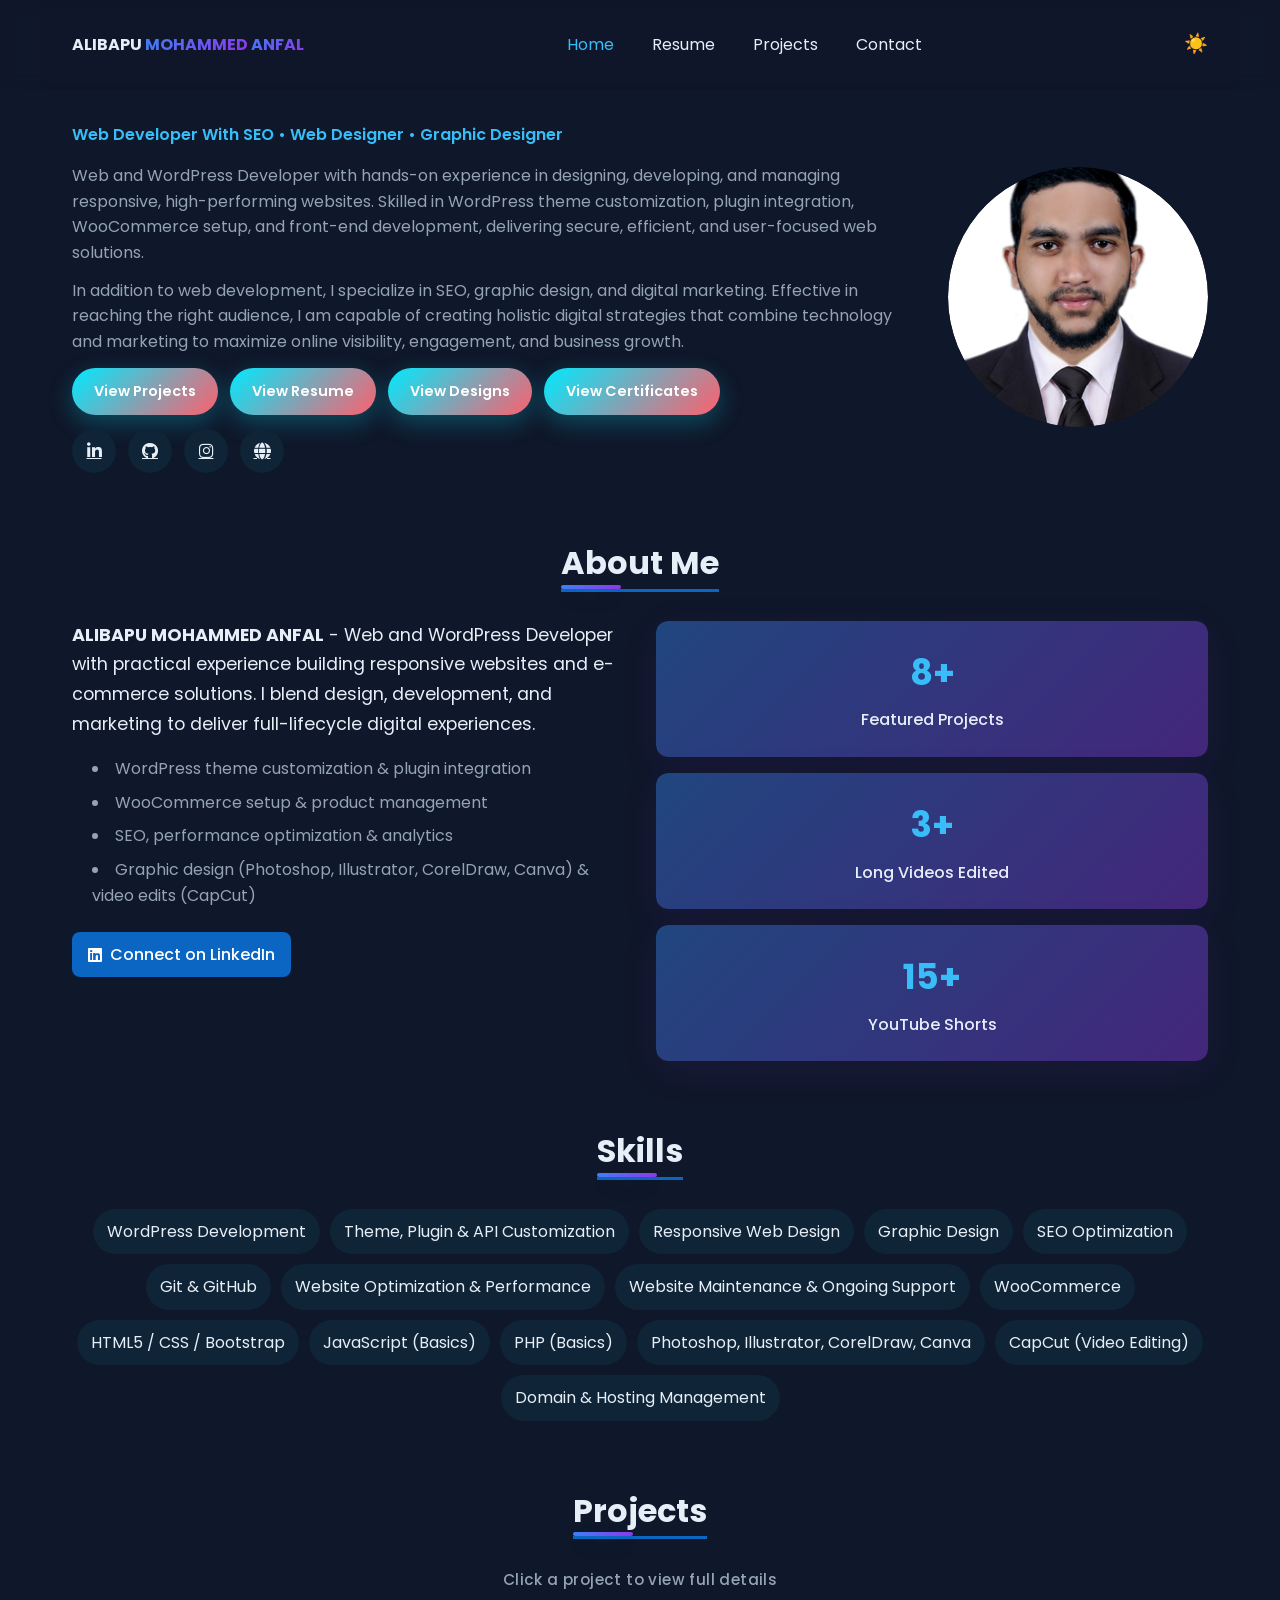
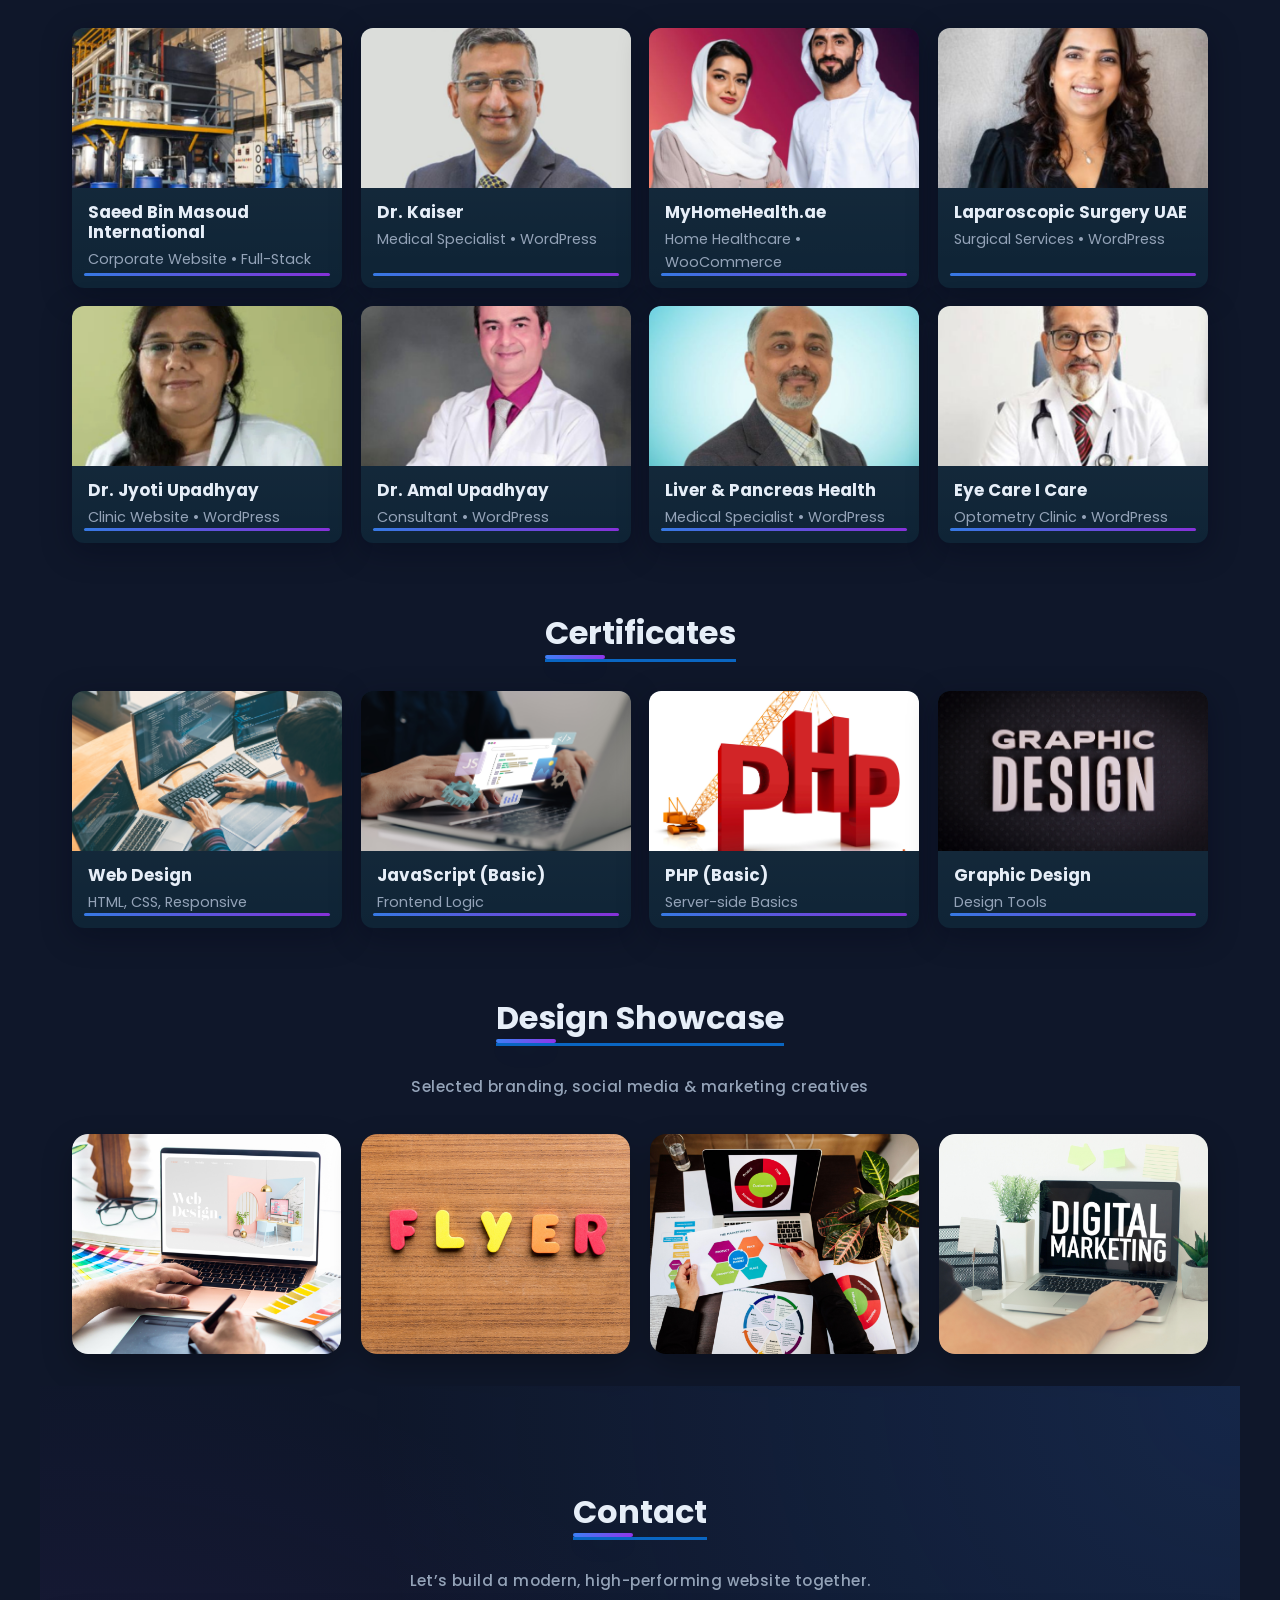
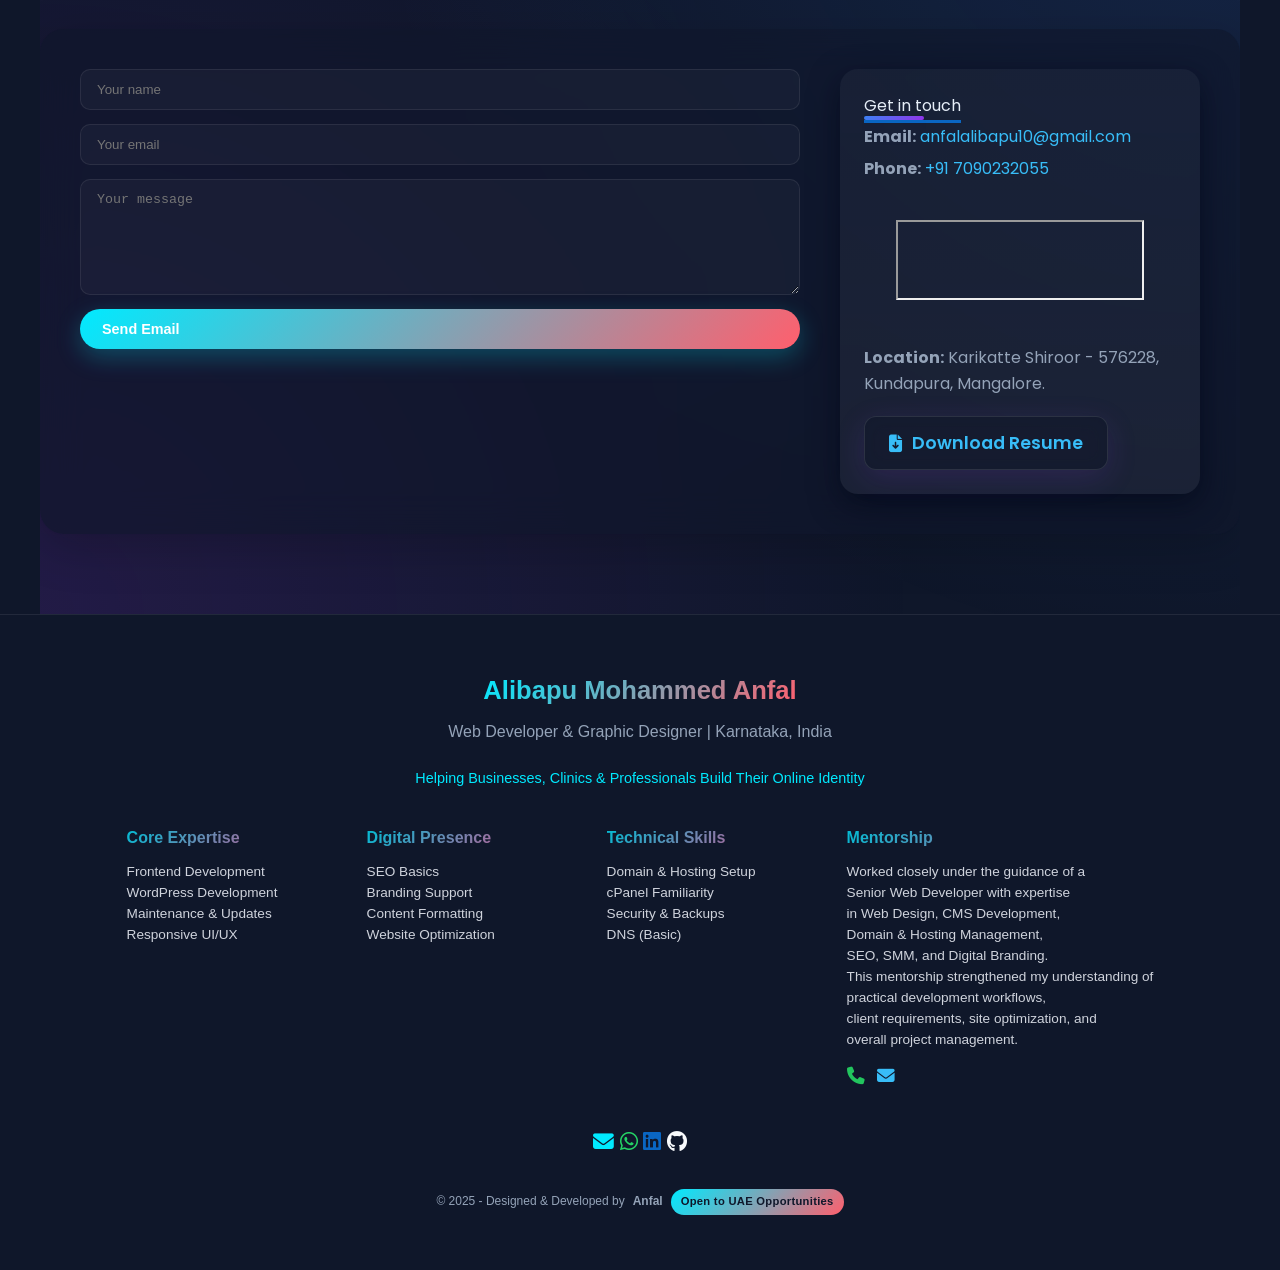
==== commit ee473109: "update" ====
--- a/index.html
+++ b/index.html
@@ -88,7 +88,7 @@
           <div class="hero-text">
             <!-- <h1>Hello, I'm <strong>ALIBAPU MOHAMMED ANFAL</strong></h1> -->
             <p class="subtitle">
-              Web Developer With SEO • Web Designer•  Graphic Designer
+              Web Developer With SEO • Web Designer • Graphic Designer
             </p>
             
 
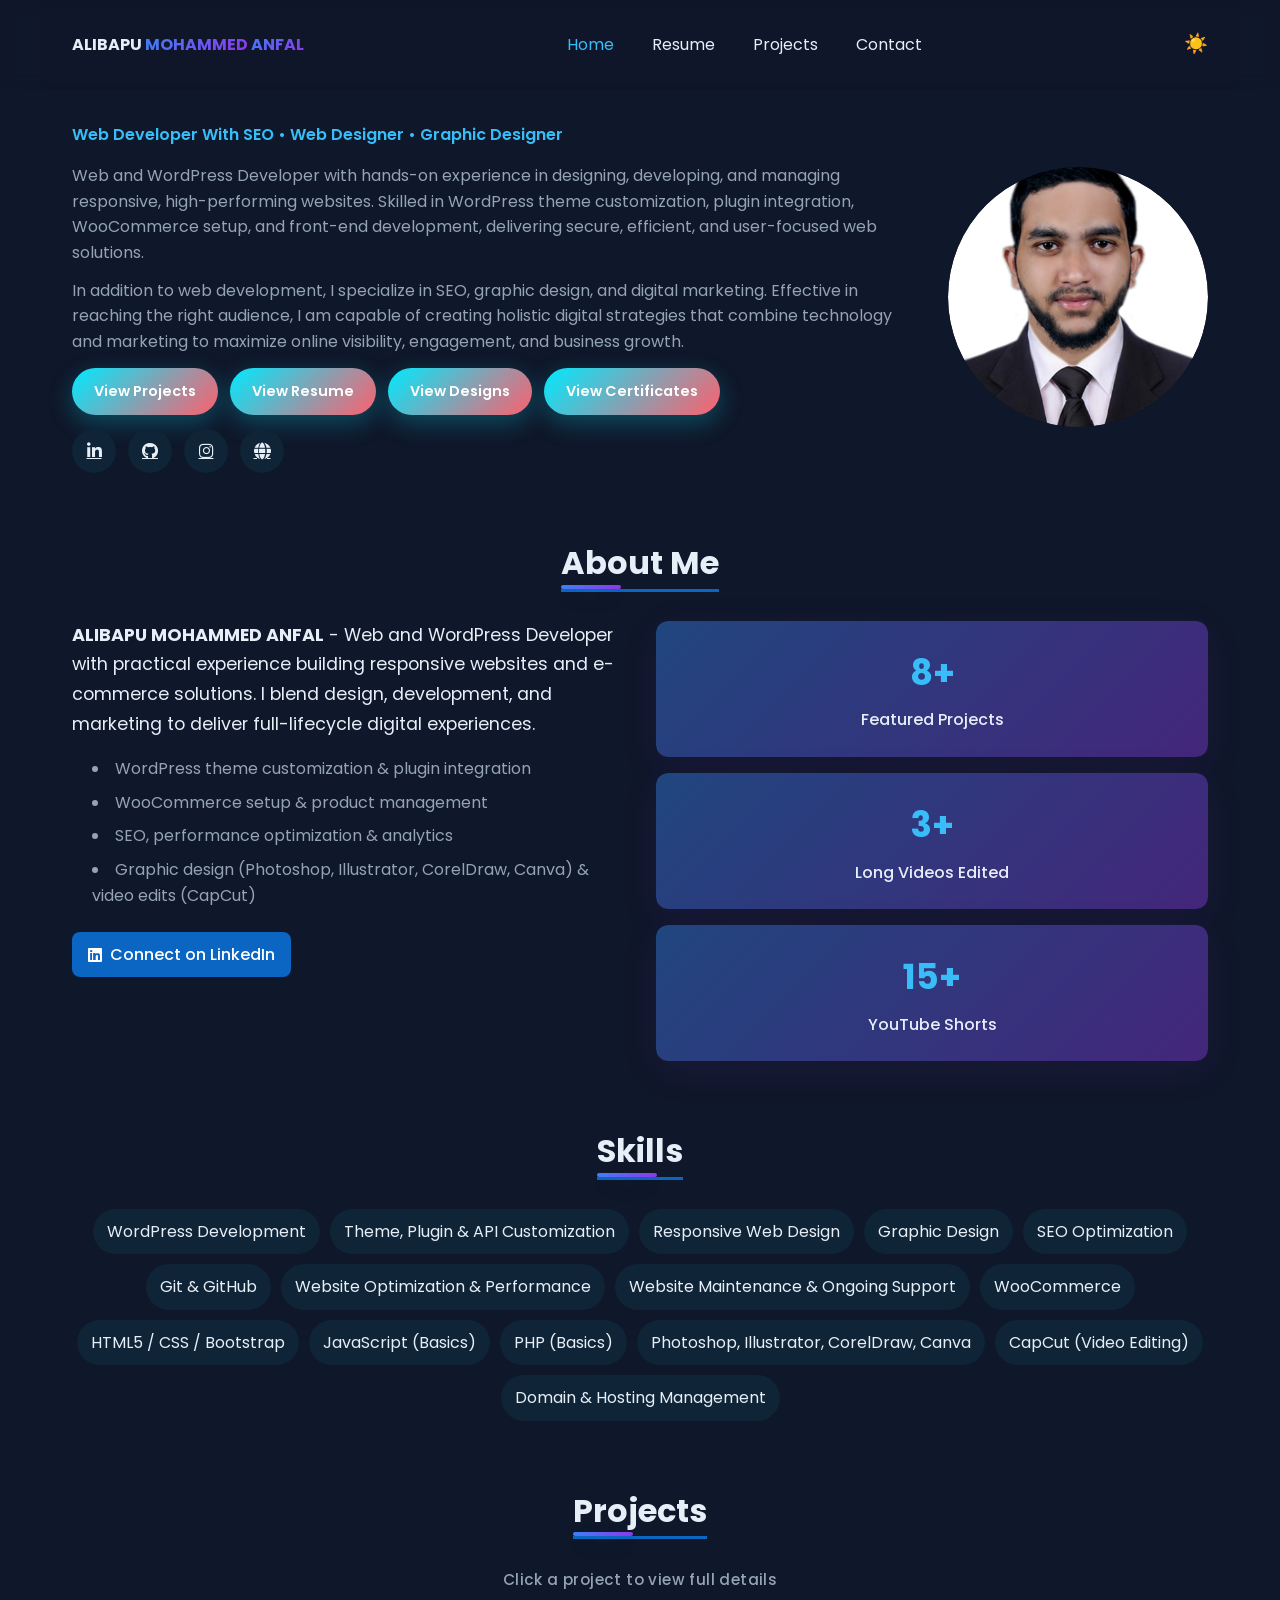
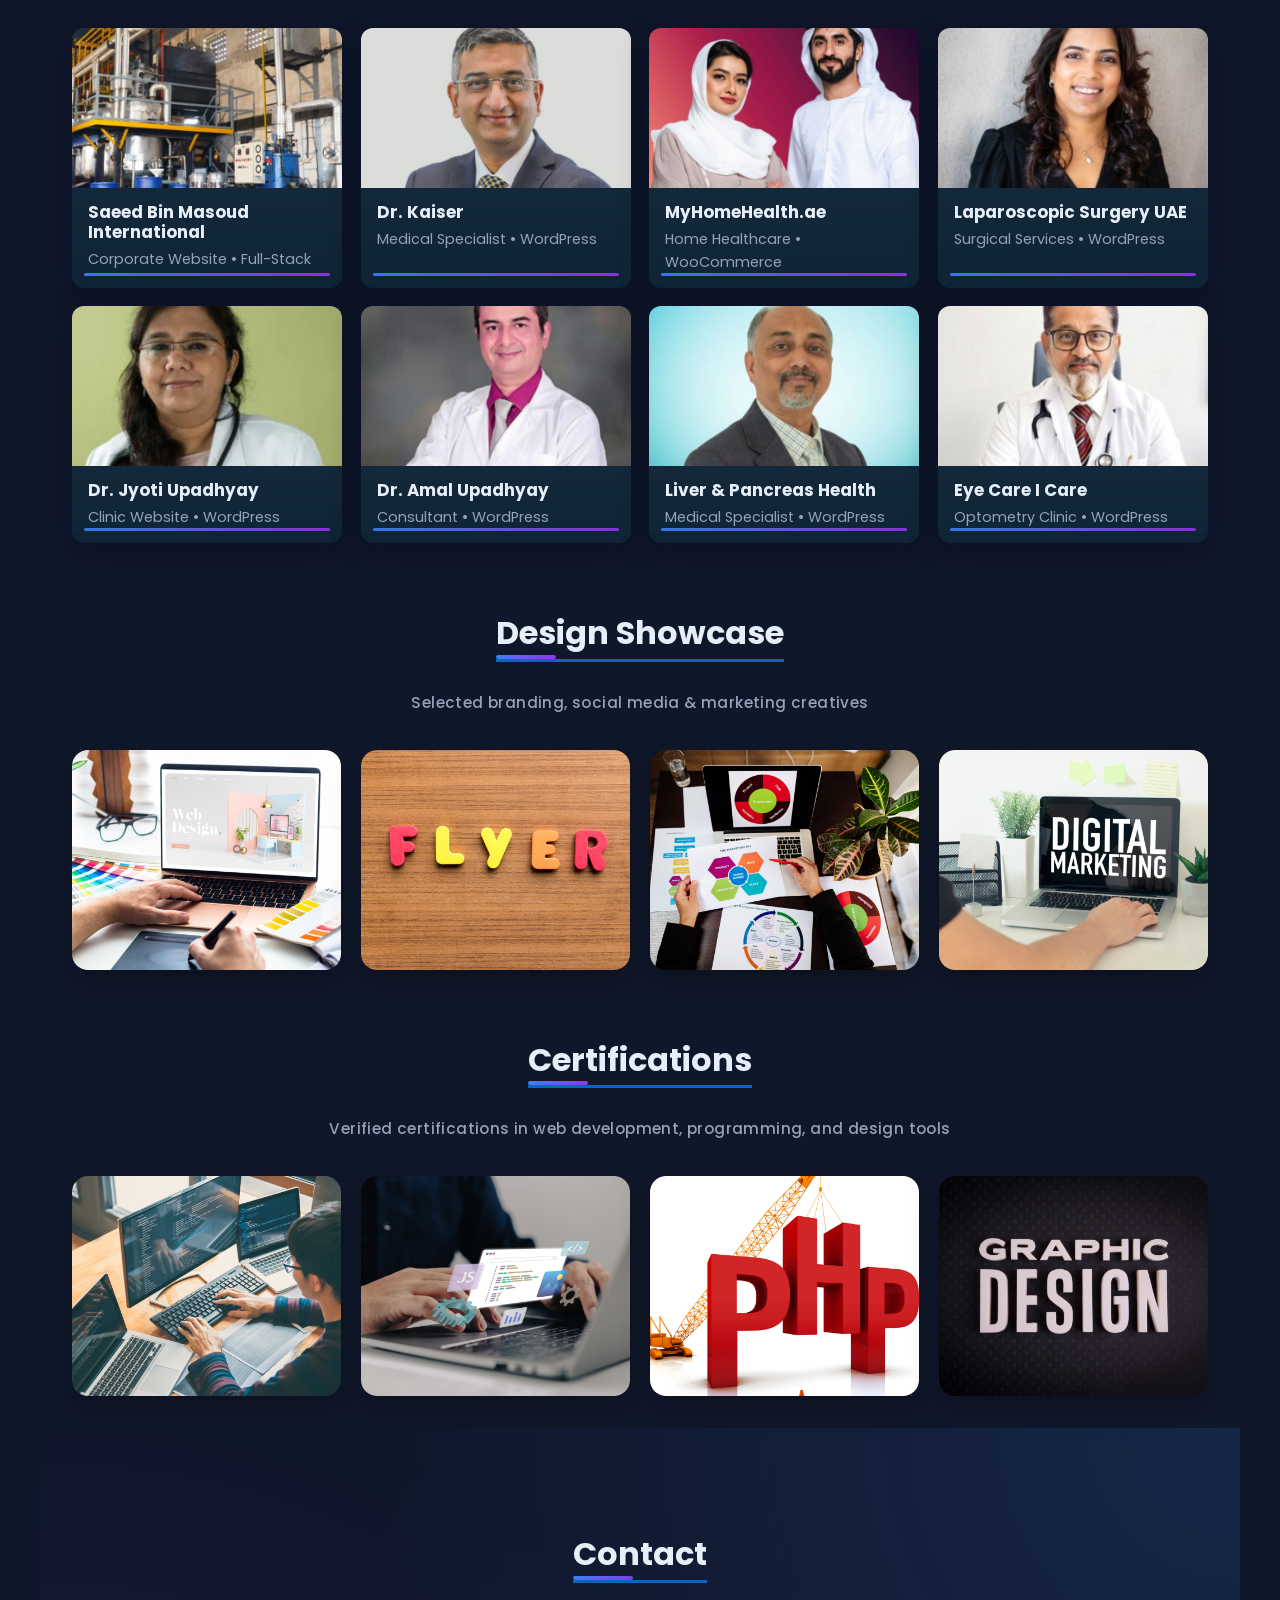
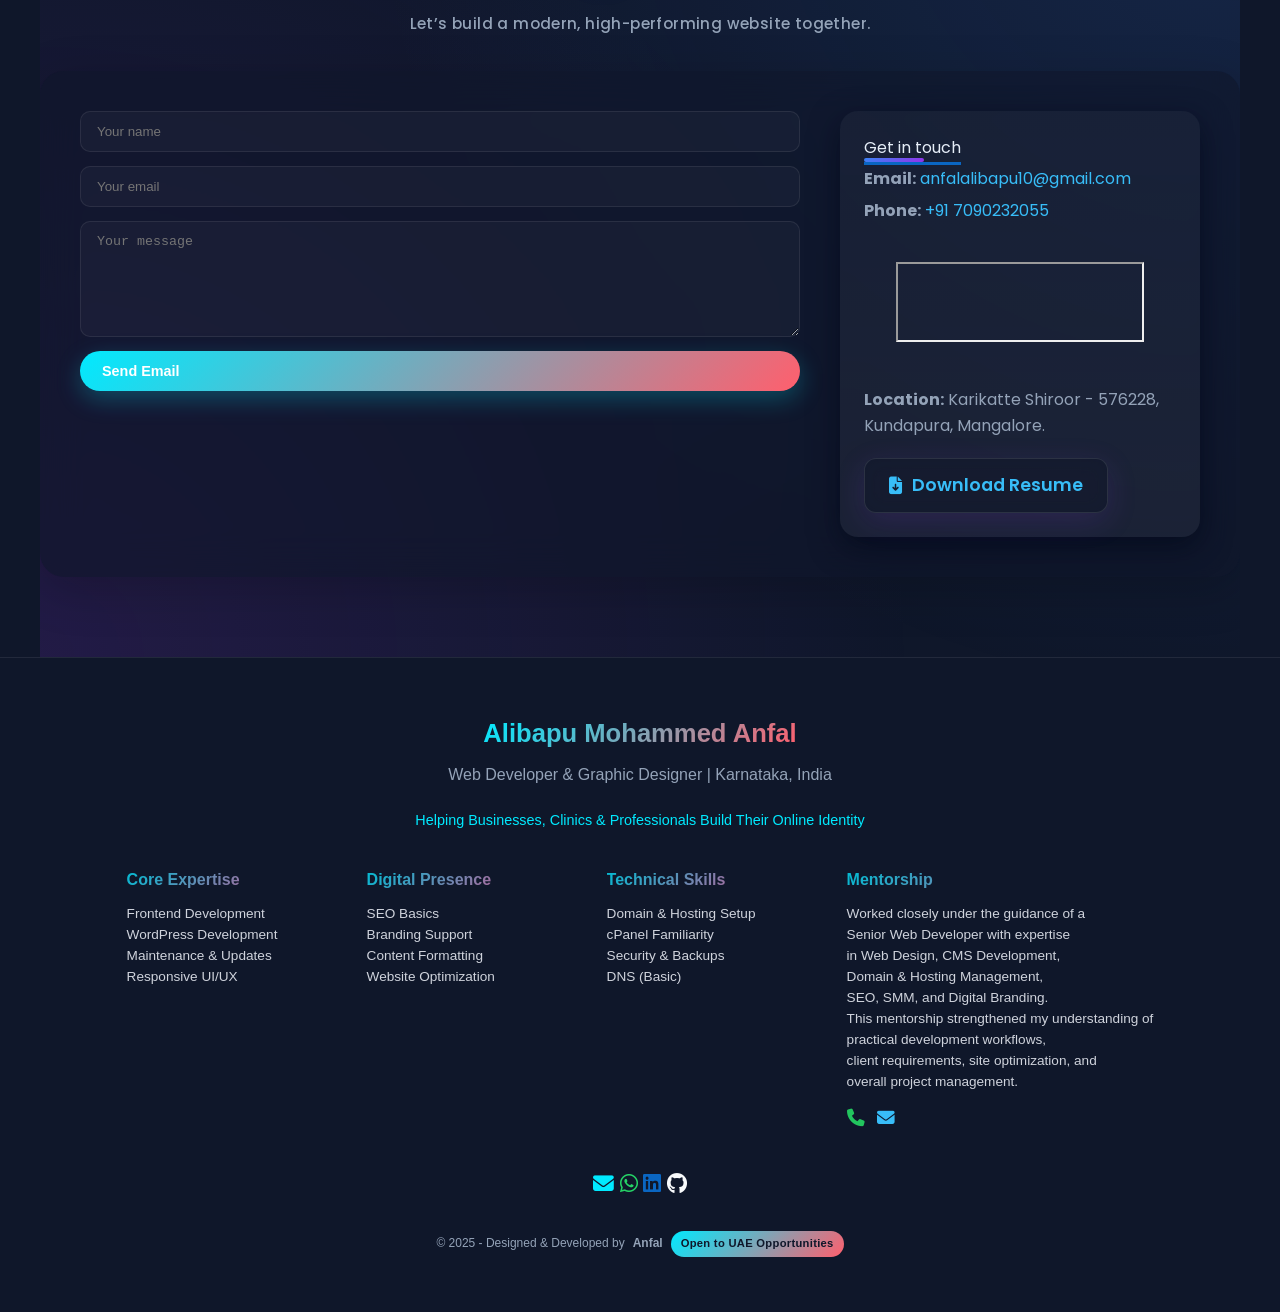
==== commit 6864f760: "updated" ====
--- a/index.html
+++ b/index.html
@@ -78,8 +78,6 @@
         </div>
       </nav>
     </header>
-
-    
 
     <main>
       <!-- HERO -->
@@ -313,52 +311,7 @@
   </div>
 </section>
 
-<!-- Certificates -->
-<section id="certificates" class="container fade-in">
-  <h2 class="section-title">
-    <span class="accent-underline">Certificates</span>
-  </h2>
-
-  <div class="projects-grid">
-
-    <div class="project-card cert-card"
-         onclick="openCert('images/Web Design Certificate.png','Web Design Certificate','HTML, CSS & Responsive Design')">
-      <img src="images/Web Design Cover Photo.png" alt="Web Design Certificate">
-      <div class="card-meta">
-        <h3>Web Design</h3>
-        <p>HTML, CSS, Responsive</p>
-      </div>
-    </div>
-
-    <div class="project-card cert-card"
-         onclick="openCert('images/cert-js.jpg','JavaScript Certificate','DOM, Events & Basics')">
-      <img src="images/JS Cover Photo.png" alt="JavaScript Certificate">
-      <div class="card-meta">
-        <h3>JavaScript (Basic)</h3>
-        <p>Frontend Logic</p>
-      </div>
-    </div>
-
-    <div class="project-card cert-card"
-         onclick="openCert('images/cert-php.jpg','PHP Certificate','Forms & Backend Basics')">
-      <img src="images/PHP Cover Photo.png" alt="PHP Certificate">
-      <div class="card-meta">
-        <h3>PHP (Basic)</h3>
-        <p>Server-side Basics</p>
-      </div>
-    </div>
-
-    <div class="project-card cert-card"
-         onclick="openCert('images/Graphic Design Certificate.png','Graphic Design Certificate','Canva, Photoshop & Illustrator')">
-      <img src="images/Graphic Design Cover Photo.png" alt="Graphic Design Certificate">
-      <div class="card-meta">
-        <h3>Graphic Design</h3>
-        <p>Design Tools</p>
-      </div>
-    </div>
-
-  </div>
-</section>
+
 
 
 
@@ -417,6 +370,114 @@
   </div>
 </section>
 
+
+<!-- CERTIFICATES -->
+<section id="designs" class="container fade-in">
+  <h2 class="section-title">
+    <span class="accent-underline">Certifications</span>
+  </h2>
+
+  <p class="section-sub">
+  Verified certifications in web development, programming, and design tools
+</p>
+
+  <div class="design-grid">
+
+    <!-- CERTIFICATE 1 -->
+    <a href="images/Web Design Certificate.png"
+       target="_blank" class="design-card">
+      <img src="images/Web Design Cover Photo.png" alt="Instagram Design">
+      <div class="design-overlay">
+        <h3>Web Design</h3>
+        <p>HTML, CSS, Responsive</p>
+      </div>
+    </a>
+
+    <!-- CERTIFICATE 2 -->
+    <a href="images/js-certificate.png"
+       target="_blank" class="design-card">
+      <img src="images/JS Cover Photo.png" alt="QFood Designs">
+      <div class="design-overlay">
+        <h3>JavaScript (Basic)</h3>
+        <p>Frontend Logic</p>
+      </div>
+    </a>
+
+    <!-- CERTIFICATE 3 -->
+    <a href="images/php-certificate.jpeg"
+       target="_blank" class="design-card">
+      <img src="images/PHP Cover Photo.png" alt="Flyer Design">
+      <div class="design-overlay">
+        <h3>PHP (Basic)</h3>
+        <p>Server-side Basics</p>
+      </div>
+    </a>
+
+    <!-- CERTIFICATE 4 -->
+    <a href="images/Graphic Design Certificate.png"
+       target="_blank" class="design-card">
+      <img src="images/Graphic Design Cover Photo.png" alt="LinkedIn Cover">
+      <div class="design-overlay">
+        <h3>Graphic Design</h3>
+        <p>Design Tools</p>
+      </div>
+    </a>
+
+  </div>
+</section>
+
+<!-- Certificates -->
+<!-- <section id="certificates" class="container fade-in">
+  <h2 class="section-title">
+    <span class="accent-underline">Certificates</span>
+  </h2>
+
+  <div class="projects-grid">
+
+    <div class="project-card cert-card"
+         onclick="openCert('images/Web Design Certificate.png','Web Design Certificate','HTML, CSS & Responsive Design')">
+      <img src="images/Web Design Cover Photo.png" alt="Web Design Certificate">
+      <div class="card-meta">
+        <h3>Web Design</h3>
+        <p>HTML, CSS, Responsive</p>
+      </div>
+    </div>
+
+
+    <div class="project-card cert-card"
+         onclick="openCert('images/js-certificate','JavaScript Certificate','DOM, Events & Basics')">
+      <img src="images/JS Cover Photo.png" alt="JavaScript Certificate">
+      <div class="card-meta">
+        <h3>JavaScript (Basic)</h3>
+        <p>Frontend Logic</p>
+      </div>
+    </div>
+
+
+
+    <div class="project-card cert-card"
+         onclick="openCert('images/cert-php.jpg','PHP Certificate','Forms & Backend Basics')">
+      <img src="images/PHP Cover Photo.png" alt="PHP Certificate">
+      <div class="card-meta">
+        <h3>PHP (Basic)</h3>
+        <p>Server-side Basics</p>
+      </div>
+    </div>
+
+   
+
+    <div class="project-card cert-card"
+         onclick="openCert('images/Graphic Design Certificate.png','Graphic Design Certificate','Canva, Photoshop & Illustrator')">
+      <img src="images/Graphic Design Cover Photo.png" alt="Graphic Design Certificate">
+      <div class="card-meta">
+        <h3>Graphic Design</h3>
+        <p>Design Tools</p>
+      </div>
+    </div>
+
+
+  </div>
+</section> -->
 
 
 
@@ -650,17 +711,14 @@
 </footer>
     <script src="script.js"></script>
 
-    <!-- Certificate Modal -->
+<!-- Certificate Modal -->
 <div id="certModal" class="cert-modal">
-  <div class="cert-box">
-    <span class="cert-close" onclick="closeCert()">×</span>
-
-    <h3 id="certTitle"></h3>
-    <p id="certDesc"></p>
-
-    <img id="certImage" src="" alt="Certificate">
-  </div>
+  <span class="cert-close" onclick="closeCert()">×</span>
+  <img id="certImg" src="" alt="Certificate">
+  <h3 id="certTitle"></h3>
+  <p id="certDesc"></p>
 </div>
+
 
 
 
--- a/style.css
+++ b/style.css
@@ -1442,3 +1442,62 @@
   border-color: #00eaff;
   color: #00eaff;
 }
+
+.projects-title {
+  font-size: 1.1rem;
+  font-weight: 700;
+  margin-bottom: 6px;
+  display: flex;
+  align-items: center;
+  gap: 8px;
+}
+
+.resume-date {
+  font-size: 0.8rem;
+  color: #94a3b8;
+  display: flex;
+  align-items: center;
+  gap: 6px;
+  margin-bottom: 16px;
+}
+
+.branded-projects {
+  list-style: none;
+  padding: 0;
+  margin: 0;
+}
+
+.branded-projects li {
+  margin-bottom: 10px;
+}
+
+.branded-projects a {
+  display: flex;
+  align-items: center;
+  gap: 12px;
+  padding: 10px 14px;
+  border-radius: 8px;
+  text-decoration: none;
+  background: rgba(255,255,255,0.03);
+  border: 1px solid rgba(255,255,255,0.06);
+  color: #e5e7eb;
+  transition: all 0.3s ease;
+}
+
+.branded-projects a:hover {
+  background: linear-gradient(135deg, #00eaff20, #ff5f6d20);
+  border-color: #00eaff;
+  transform: translateY(-2px);
+}
+
+.project-icon {
+  width: 34px;
+  height: 34px;
+  border-radius: 50%;
+  display: flex;
+  align-items: center;
+  justify-content: center;
+  background: linear-gradient(135deg, #00eaff, #ff5f6d);
+  color: #0f172a;
+  font-size: 0.9rem;
+}
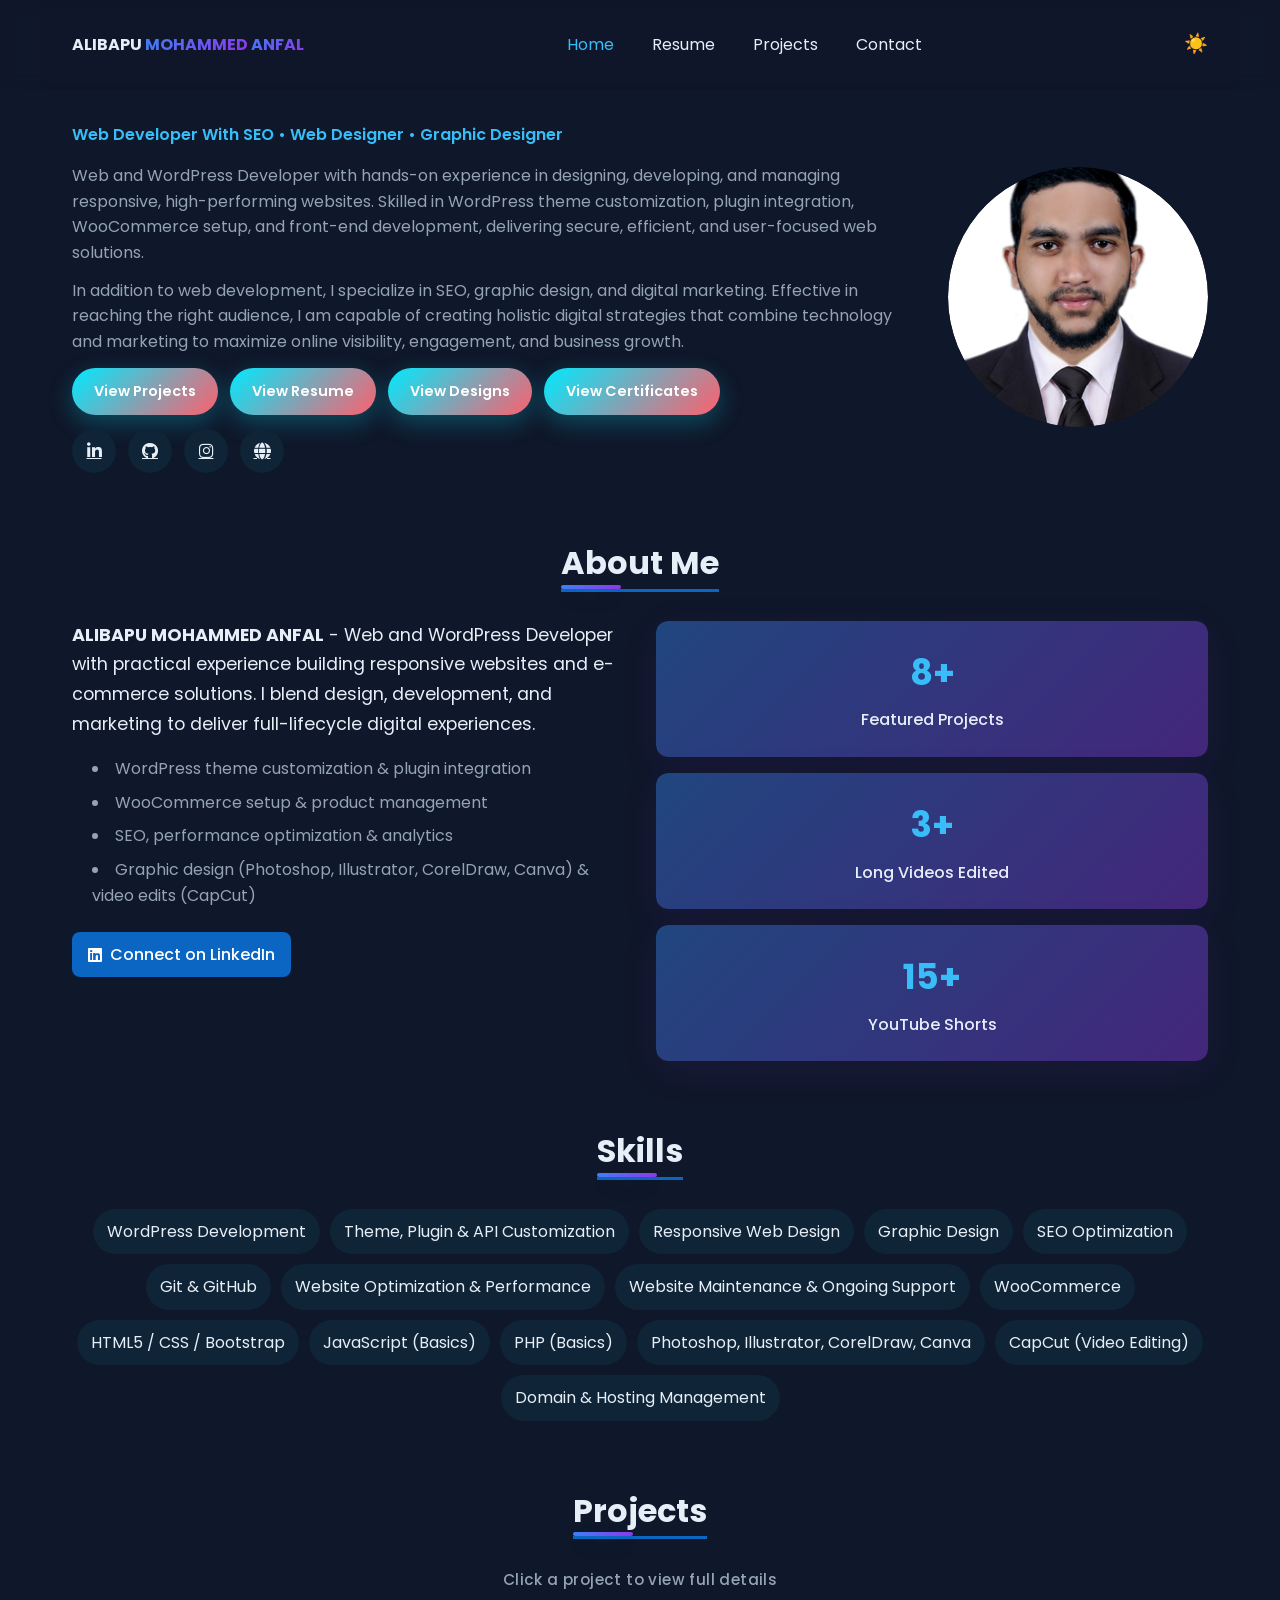
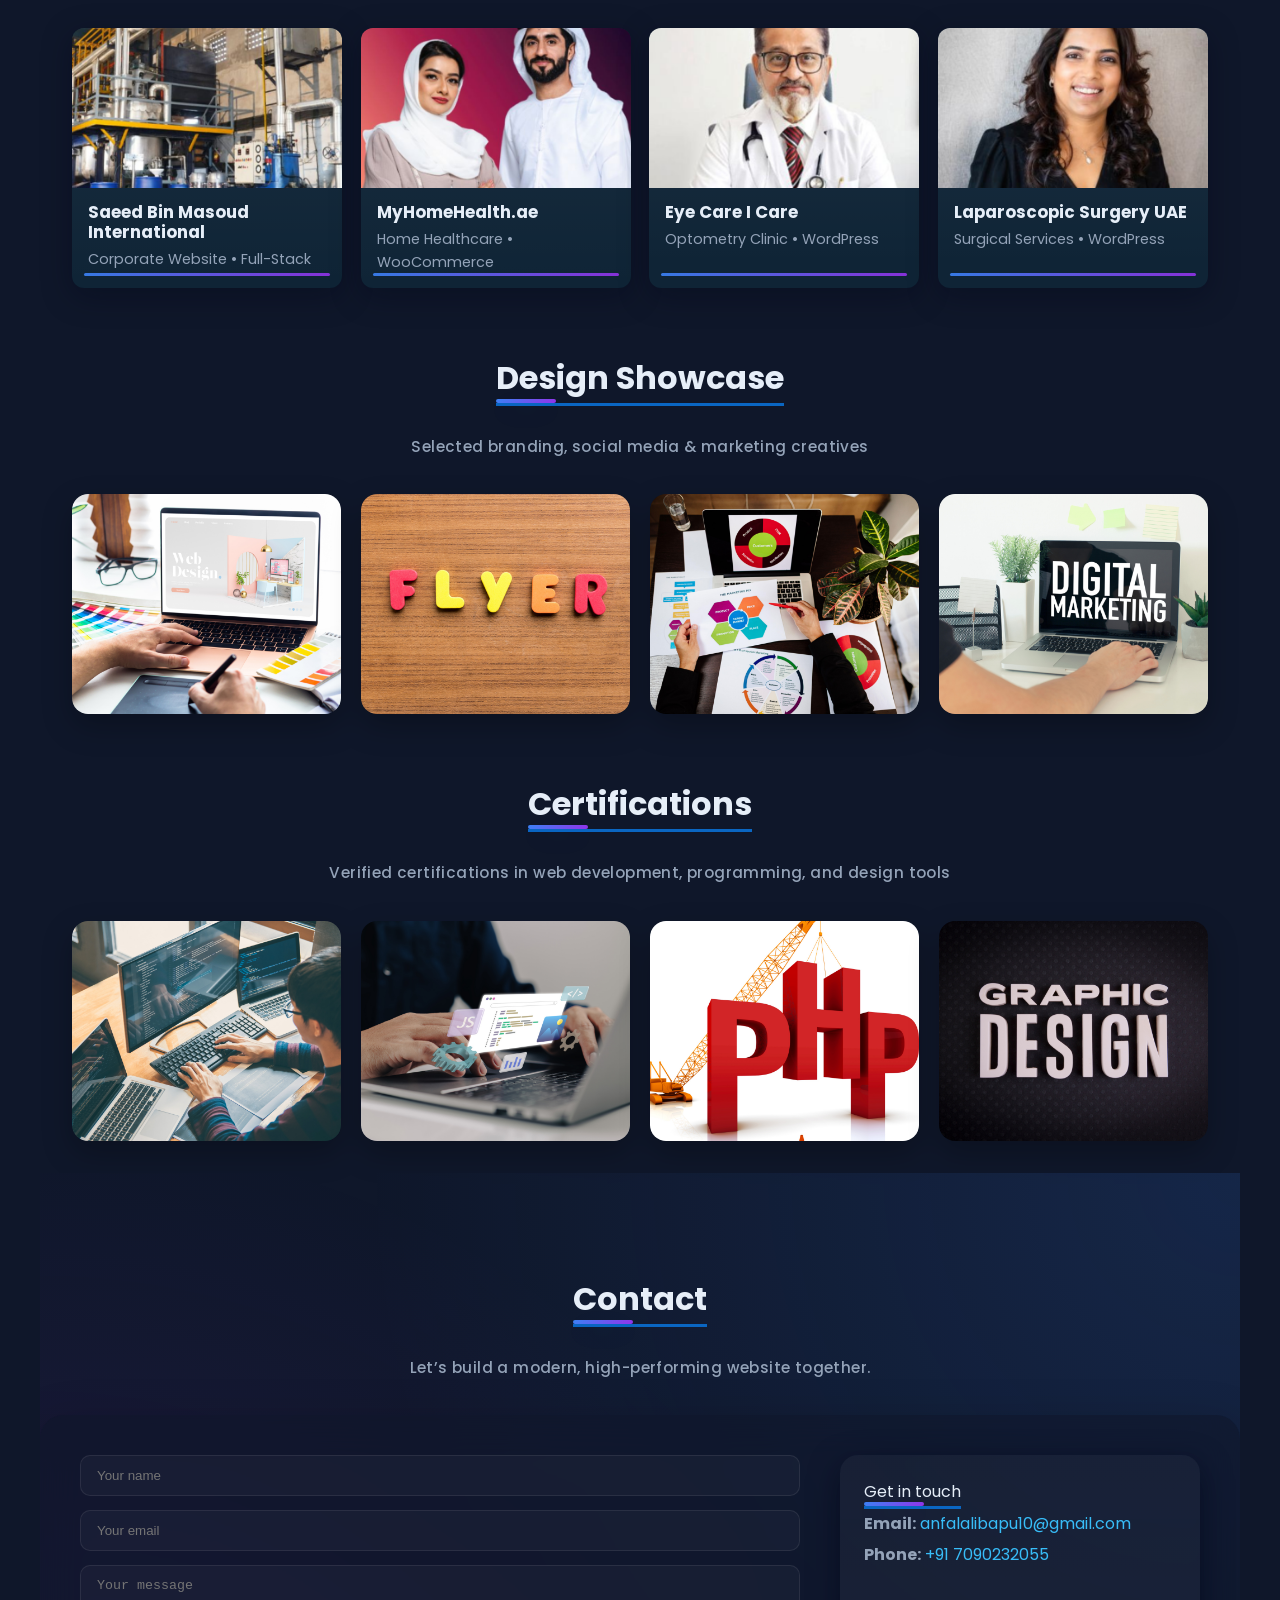
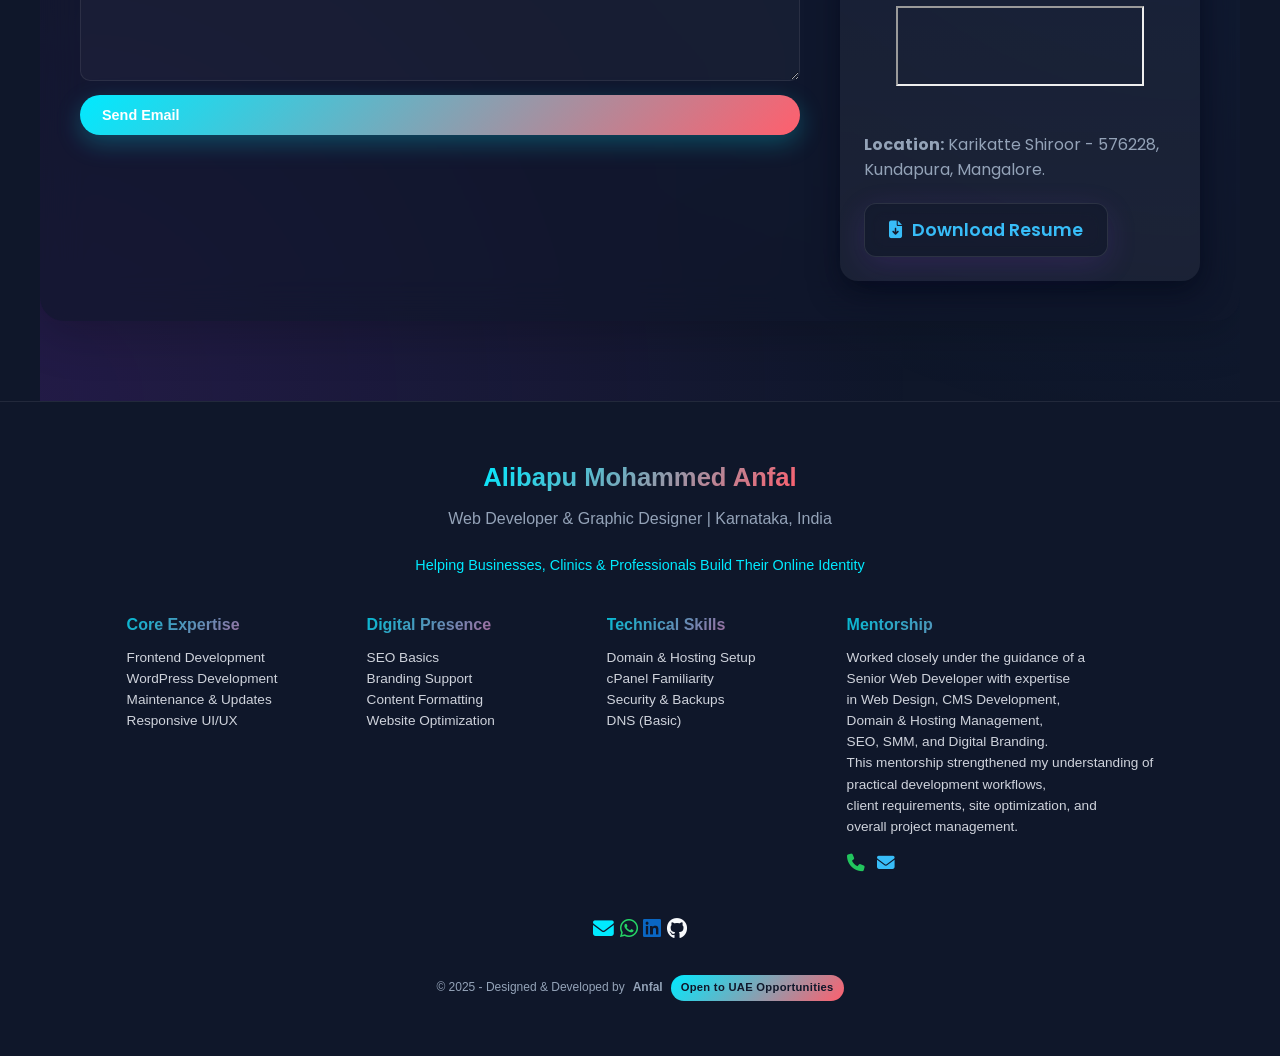
==== commit 400ca99e: "08/01/2026" ====
--- a/index.html
+++ b/index.html
@@ -251,13 +251,13 @@
       </div>
     </a>
 
-    <a class="project-card" href="project3.html" aria-label="Dr Kaiser project" role="listitem">
+    <!-- <a class="project-card" href="project3.html" aria-label="Dr Kaiser project" role="listitem">
       <img src="images/DrKaiser.png" alt="Dr Kaiser website screenshot" loading="lazy" />
       <div class="card-meta">
         <h3>Dr. Kaiser</h3>
         <p>Medical Specialist • WordPress</p>
       </div>
-    </a>
+    </a> -->
 
     <a class="project-card" href="project1.html" aria-label="MyHomeHealth project" role="listitem">
       <img src="images/MyHomeHealth.png" alt="MyHomeHealth website screenshot" loading="lazy" />
@@ -267,6 +267,14 @@
       </div>
     </a>
 
+    <a class="project-card" href="project7.html" aria-label="Eye Care I Care project" role="listitem">
+      <img src="images/eyecareicaree.png" alt="Eye Care I Care website screenshot" loading="lazy" />
+      <div class="card-meta">
+        <h3>Eye Care I Care</h3>
+        <p>Optometry Clinic • WordPress</p>
+      </div>
+    </a>
+
     <a class="project-card" href="project8.html" aria-label="Laparoscopic Surgery project" role="listitem">
       <img src="images/Lapsurgery.png" alt="Laparoscopic Surgery website screenshot" loading="lazy" />
       <div class="card-meta">
@@ -277,7 +285,7 @@
 
     
 
-    <a class="project-card" href="project2.html" aria-label="Dr Jyoti Upadhyay project" role="listitem">
+    <!-- <a class="project-card" href="project2.html" aria-label="Dr Jyoti Upadhyay project" role="listitem">
       <img src="images/DrJyotii.png" alt="Dr Jyoti Upadhyay website screenshot" loading="lazy" />
       <div class="card-meta">
         <h3>Dr. Jyoti Upadhyay</h3>
@@ -291,23 +299,17 @@
         <h3>Dr. Amal Upadhyay</h3>
         <p>Consultant • WordPress</p>
       </div>
-    </a>
-
-    <a class="project-card" href="project5.html" aria-label="Liver and Pancreas Health project" role="listitem">
+    </a> -->
+
+    <!-- <a class="project-card" href="project5.html" aria-label="Liver and Pancreas Health project" role="listitem">
       <img src="images/liverandpancreashealthh.png" alt="Liver and Pancreas Health website screenshot" loading="lazy" />
       <div class="card-meta">
         <h3>Liver &amp; Pancreas Health</h3>
         <p>Medical Specialist • WordPress</p>
       </div>
-    </a>
-
-    <a class="project-card" href="project7.html" aria-label="Eye Care I Care project" role="listitem">
-      <img src="images/eyecareicaree.png" alt="Eye Care I Care website screenshot" loading="lazy" />
-      <div class="card-meta">
-        <h3>Eye Care I Care</h3>
-        <p>Optometry Clinic • WordPress</p>
-      </div>
-    </a>
+    </a> -->
+
+    
   </div>
 </section>
 
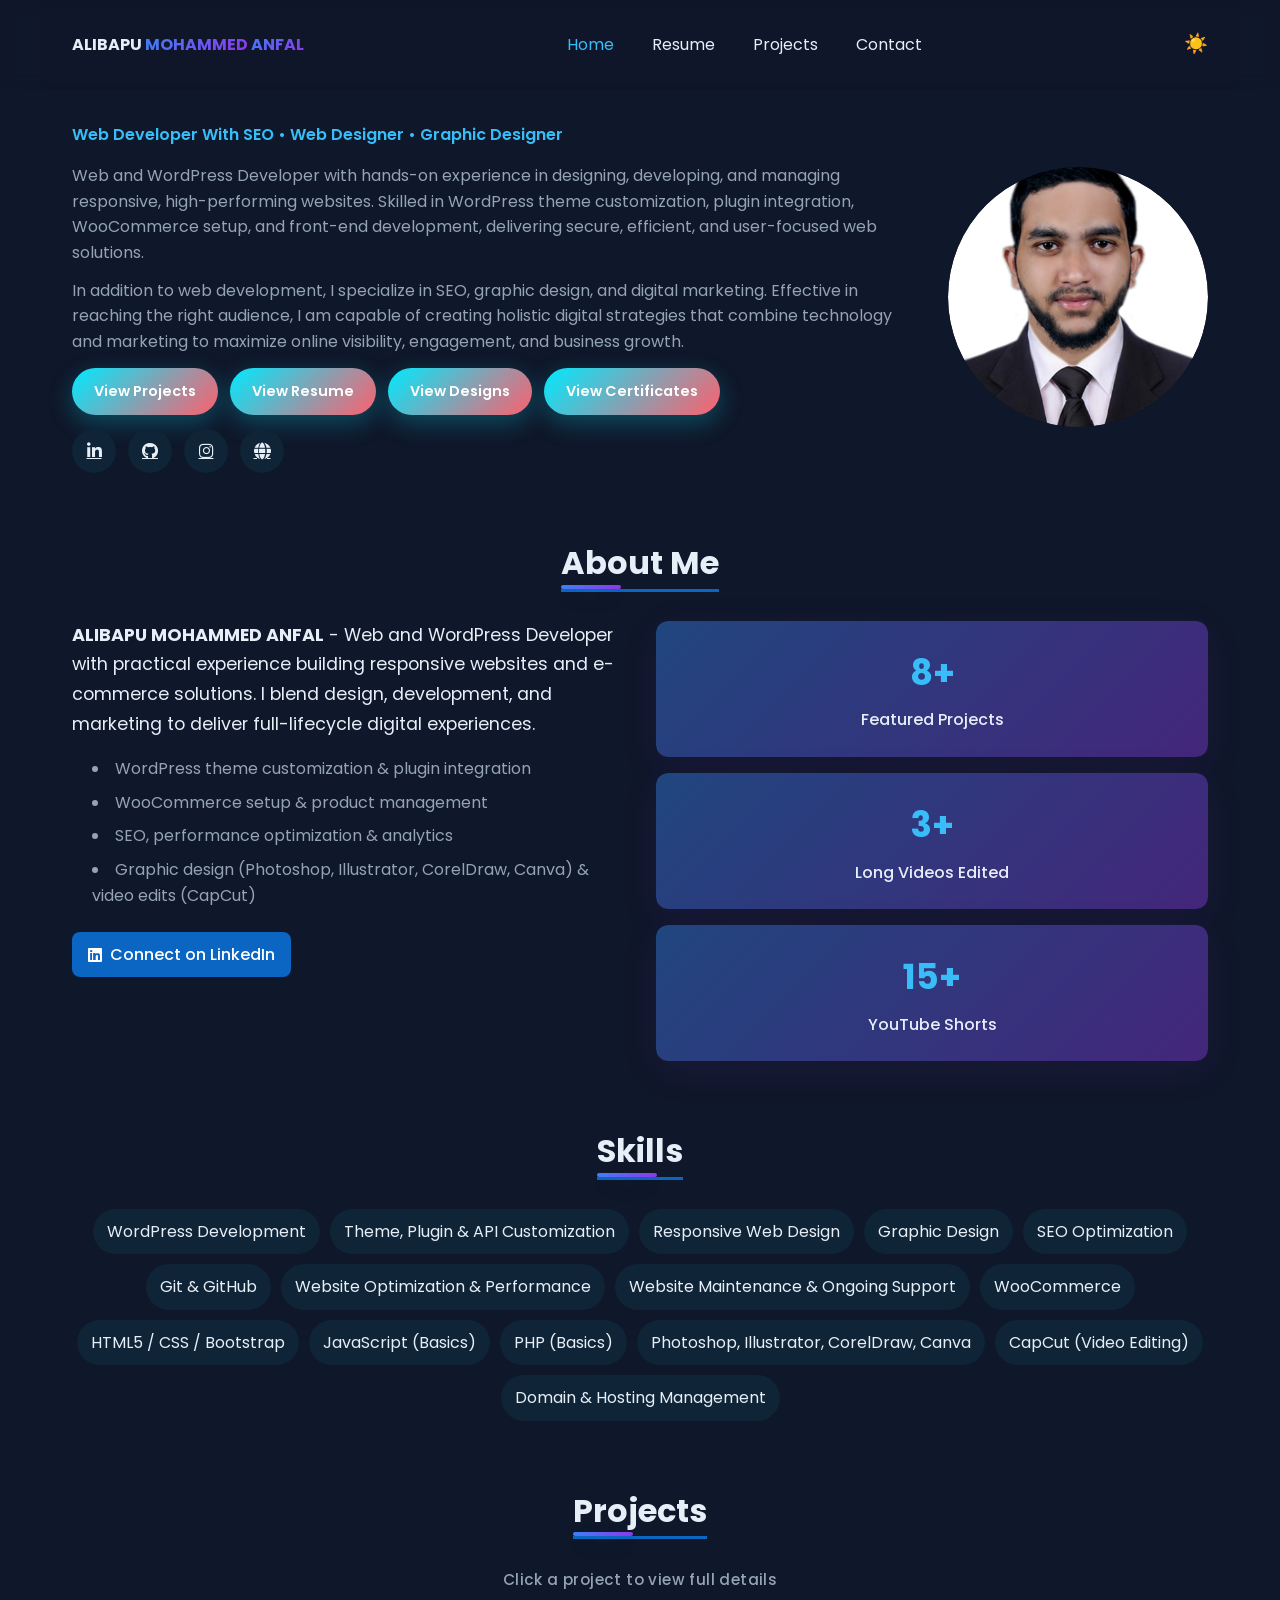
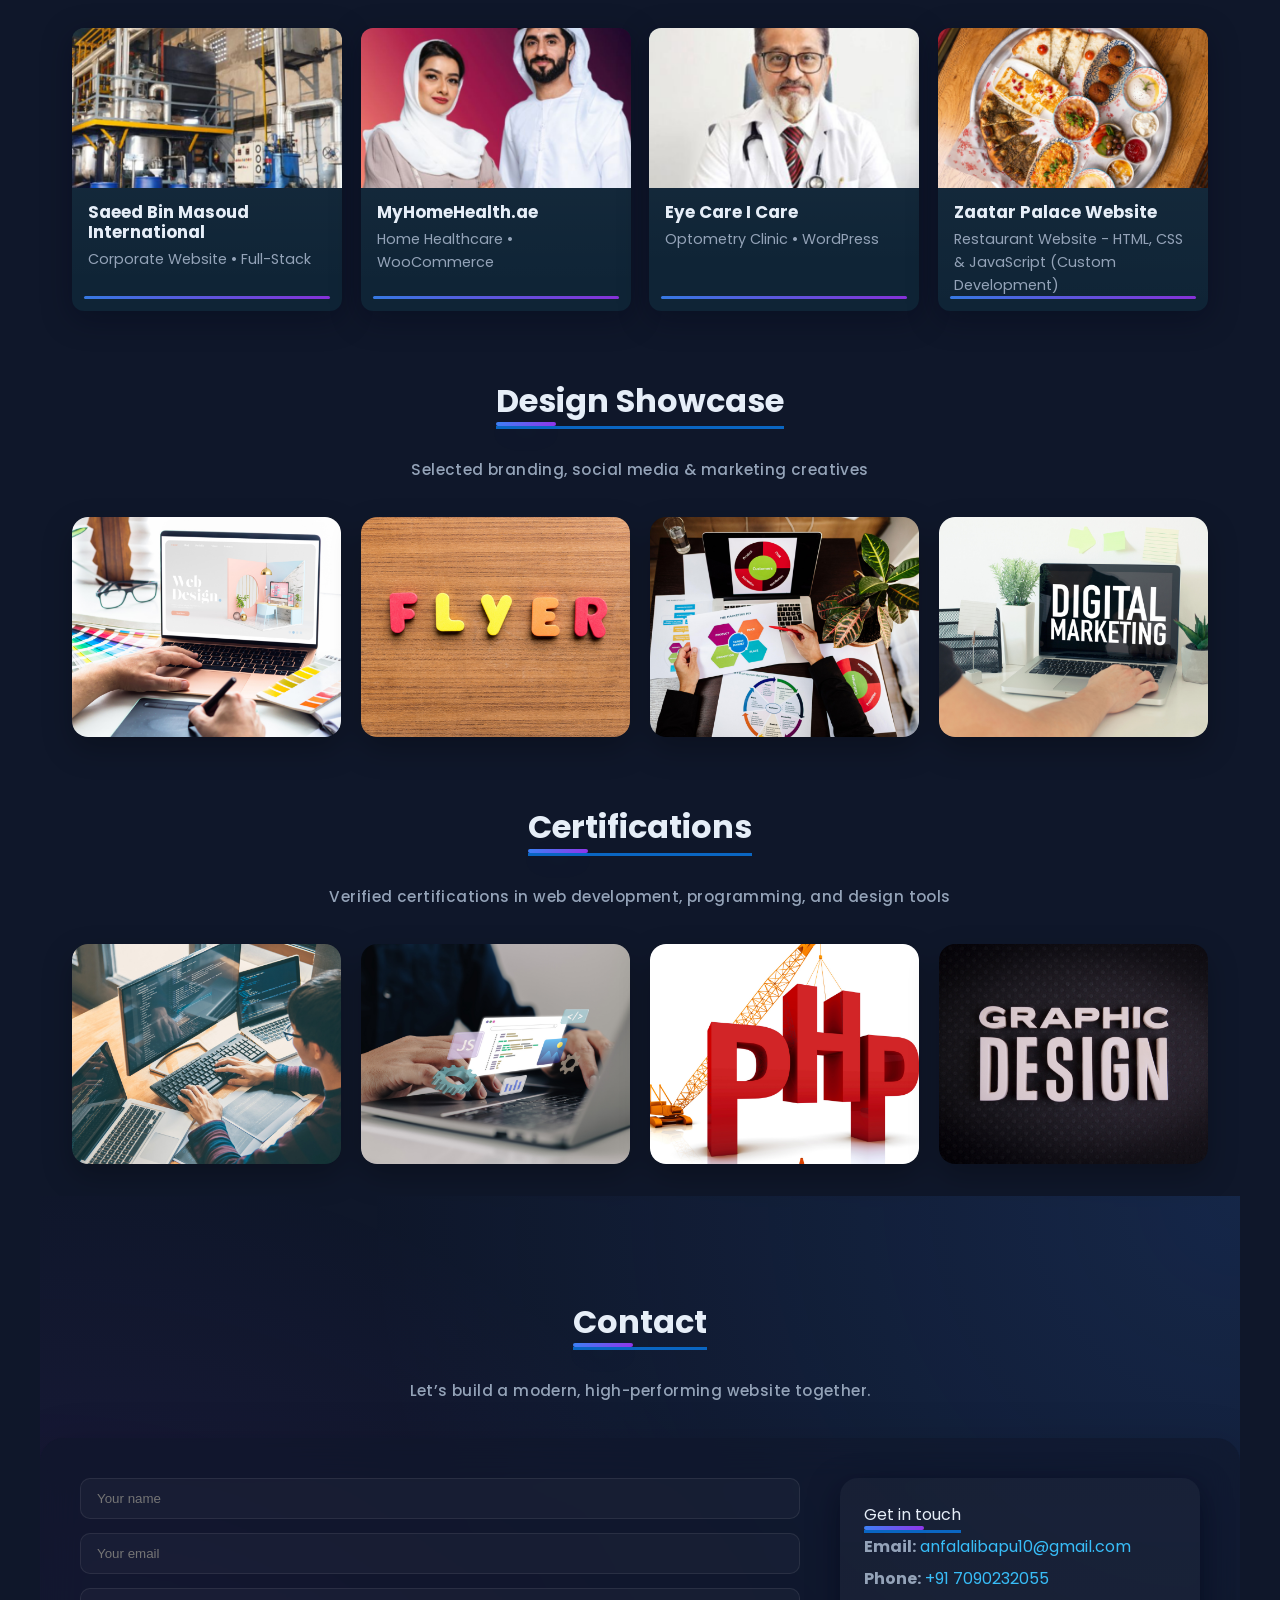
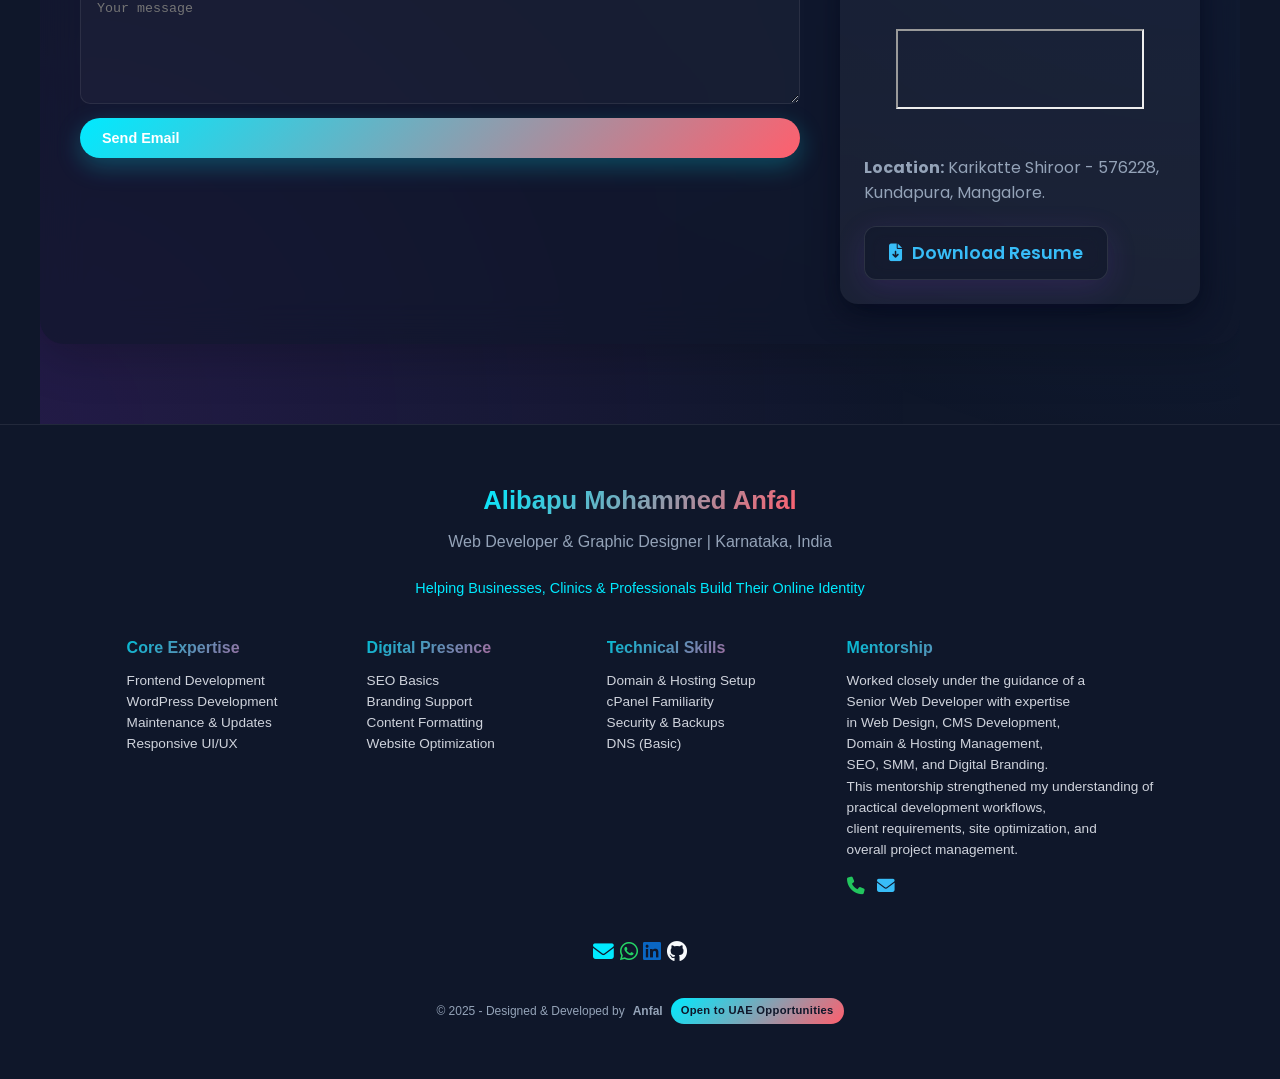
==== commit 6c7c7092: "update" ====
--- a/index.html
+++ b/index.html
@@ -276,10 +276,10 @@
     </a>
 
     <a class="project-card" href="project8.html" aria-label="Laparoscopic Surgery project" role="listitem">
-      <img src="images/Lapsurgery.png" alt="Laparoscopic Surgery website screenshot" loading="lazy" />
-      <div class="card-meta">
-        <h3>Laparoscopic Surgery UAE</h3>
-        <p>Surgical Services • WordPress</p>
+      <img src="images/zaatar palace.png" alt="Laparoscopic Surgery website screenshot" loading="lazy" />
+      <div class="card-meta">
+        <h3>Zaatar Palace Website</h3>
+        <p>Restaurant Website - HTML, CSS & JavaScript (Custom Development)</p>
       </div>
     </a>
 
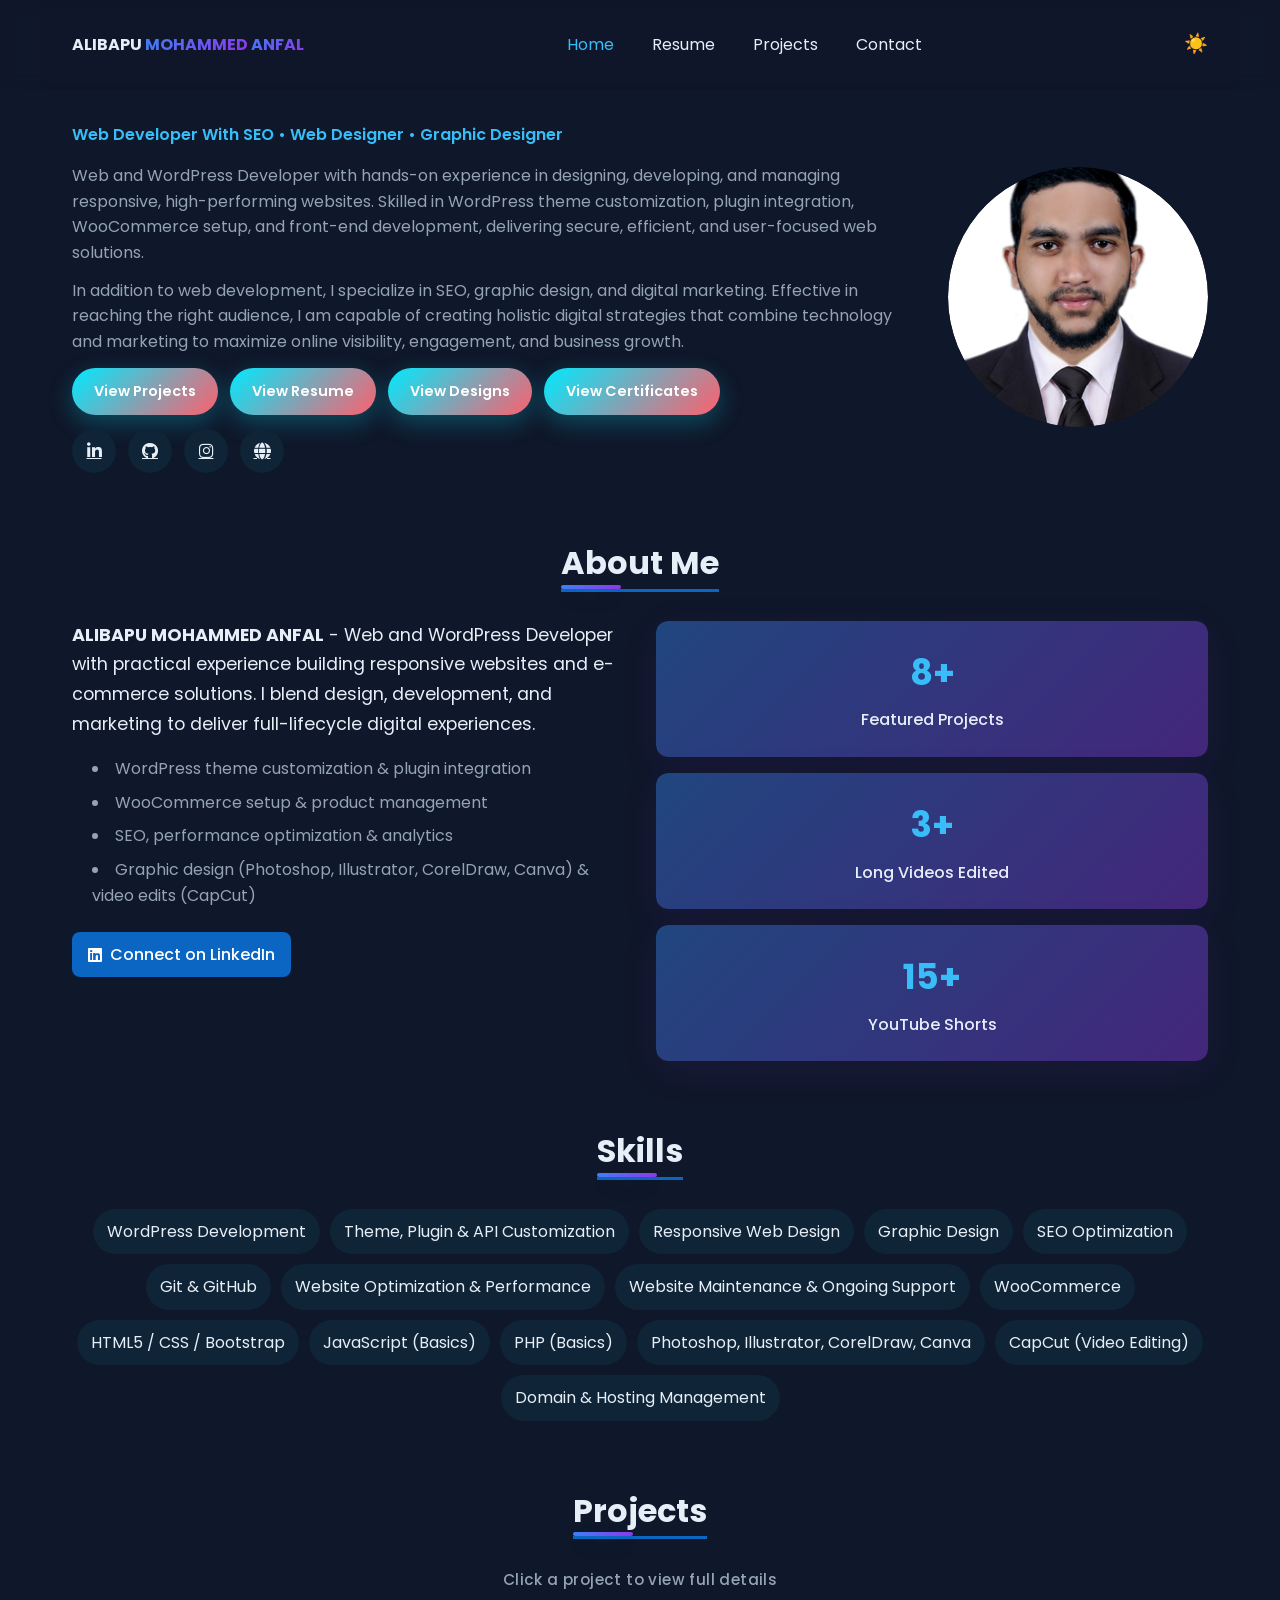
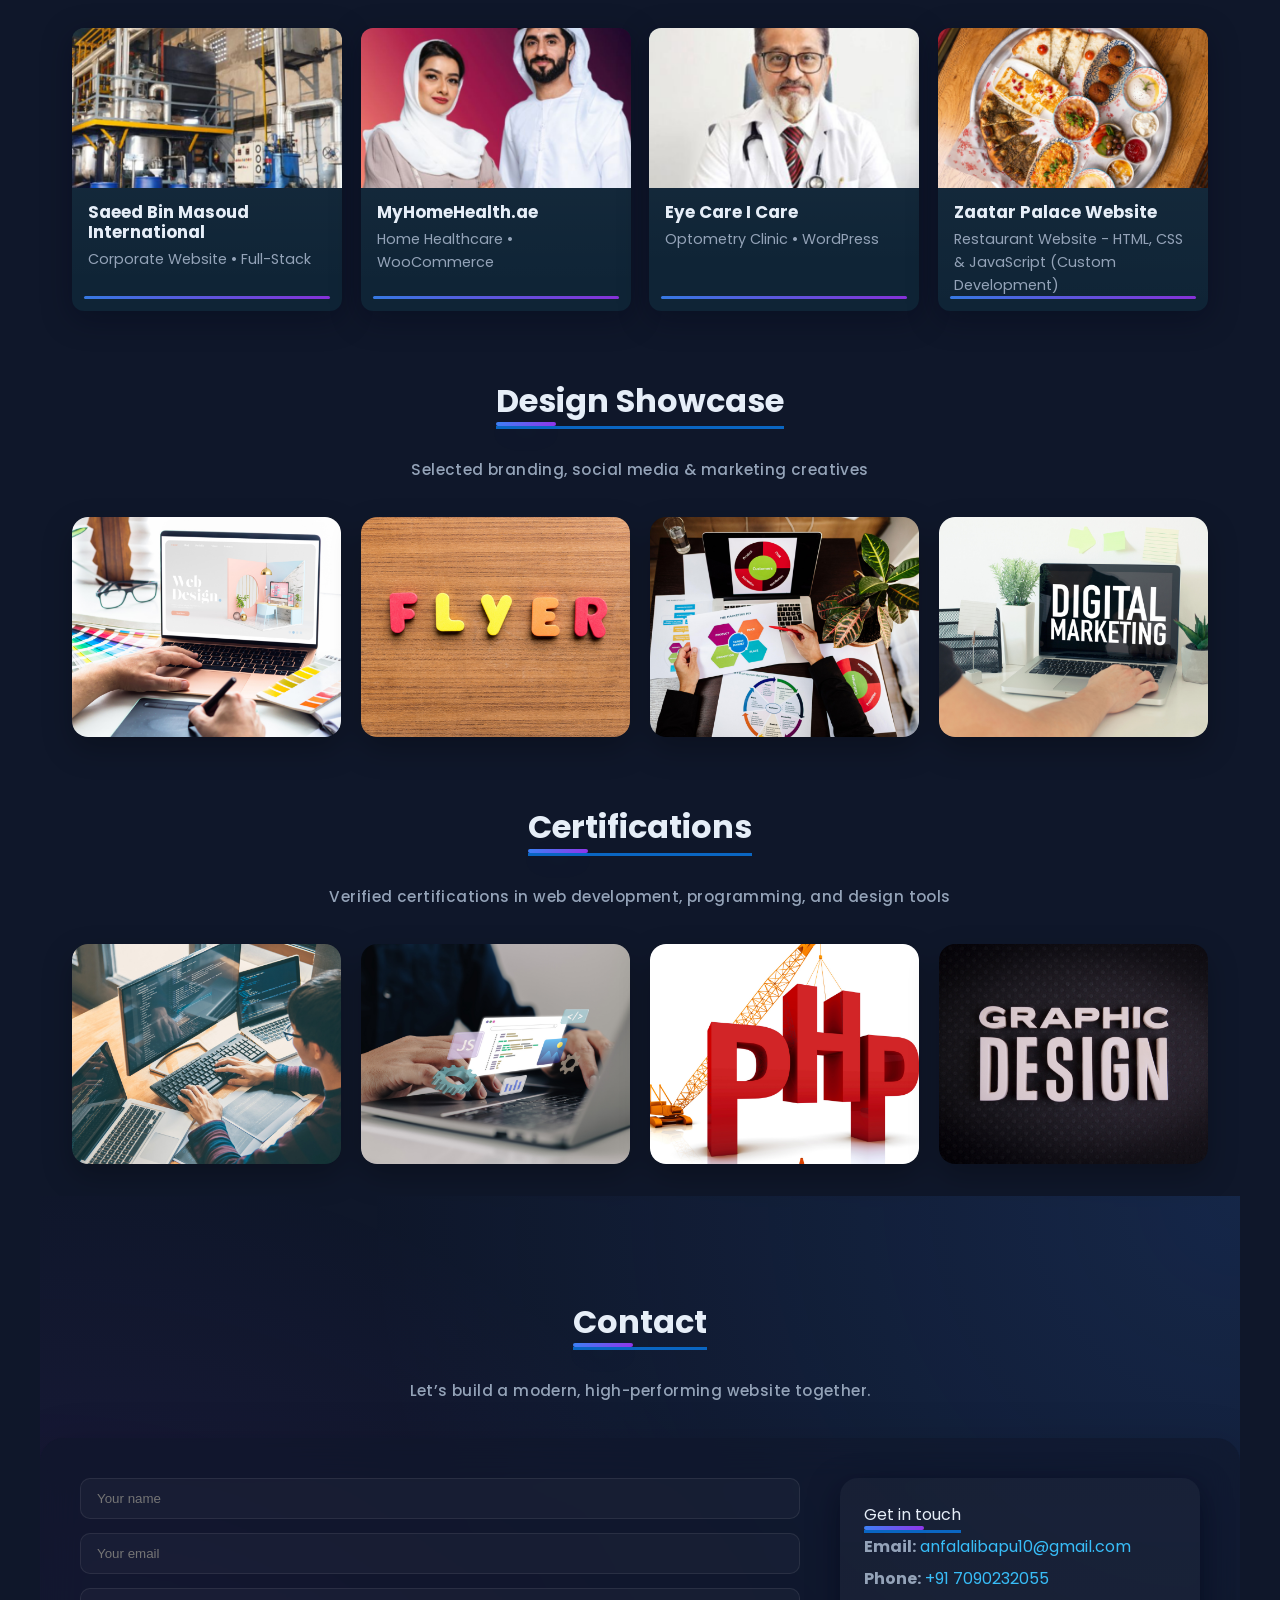
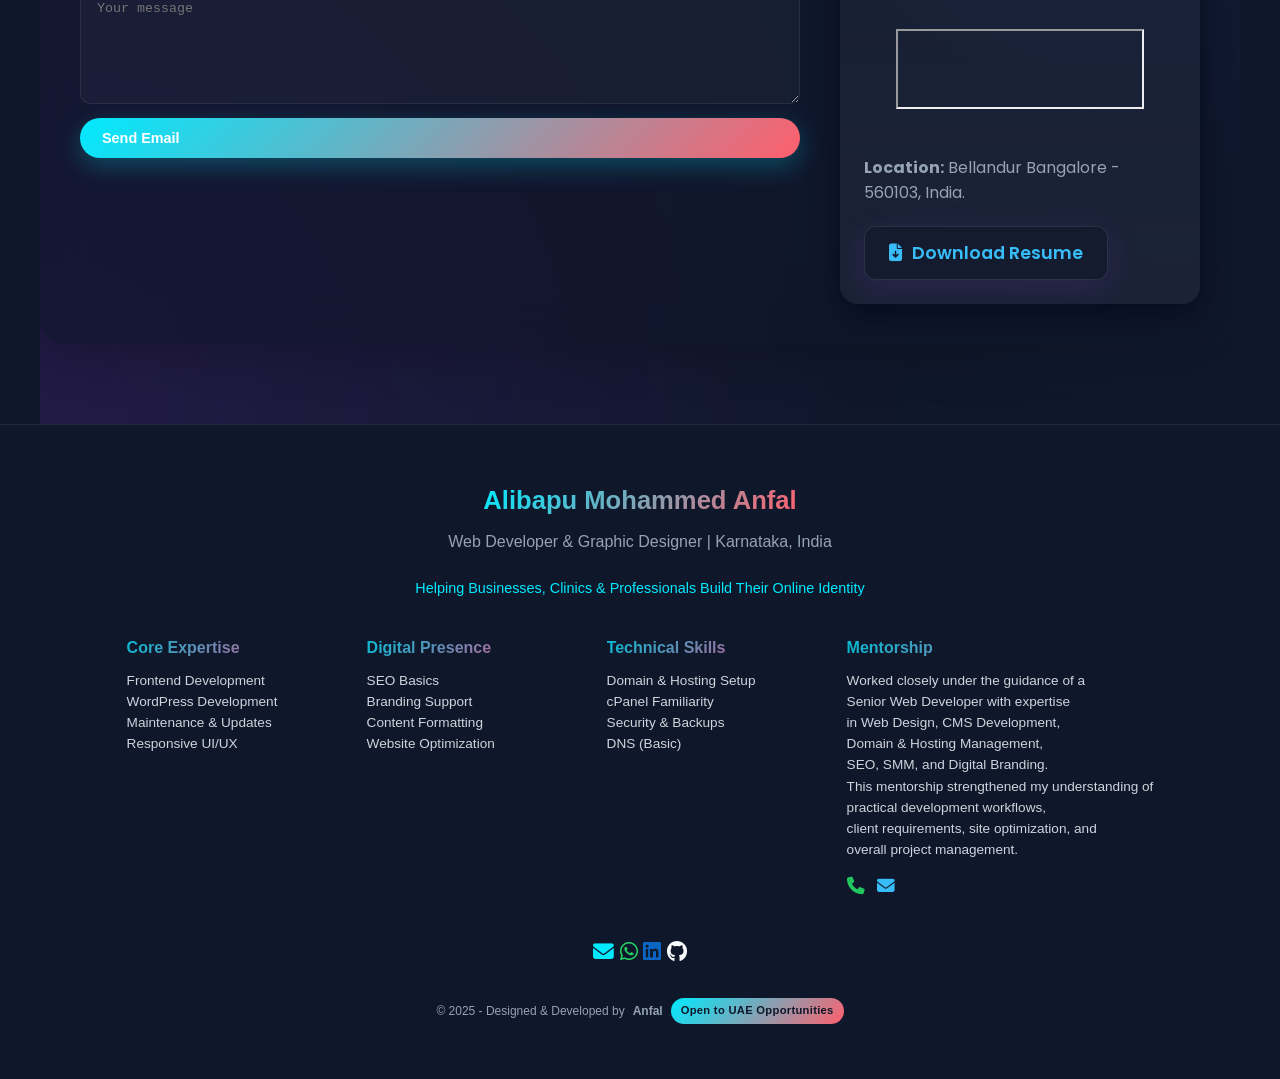
==== commit 77de54d3: "update" ====
--- a/index.html
+++ b/index.html
@@ -528,9 +528,15 @@
 
             <div class="container" data-aos="fade-up" data-aos-delay="100">
           <div class="mb-5">
+            <!-- <iframe
+              style="width: 100%; height: 80px"
+              src="https://www.google.com/maps/embed?pb=!1m18!1m12!1m3!1d3129.148082578403!2d74.59538368339143!3d13.930378975133477!2m3!1f0!2f0!3f0!3m2!1i1024!2i768!4f13.1!3m3!1m2!1s0x3bbc678052901c95%3A0x56a5f3f7f1b67e0d!2sArme%2C%20Shiroor%2C%20Karnataka%20576228!5e1!3m2!1sen!2sin!4v1762753402015!5m2!1sen!2sin" width="600" height="450" style="border:0;" allowfullscreen="" loading="lazy" referrerpolicy="no-referrer-when-downgrade">" width="600" height="450" style="border:0;" allowfullscreen="" loading="lazy" referrerpolicy="no-referrer-when-downgrade">" width="600" height="450" style="border:0;" allowfullscreen="" loading="lazy" referrerpolicy="no-referrer-when-downgrade">
+              frameborder="0"
+              allowfullscreen=""
+            ></iframe> -->
             <iframe
               style="width: 100%; height: 80px"
-              src="https://www.google.com/maps/embed?pb=!1m18!1m12!1m3!1d3129.148082578403!2d74.59538368339143!3d13.930378975133477!2m3!1f0!2f0!3f0!3m2!1i1024!2i768!4f13.1!3m3!1m2!1s0x3bbc678052901c95%3A0x56a5f3f7f1b67e0d!2sArme%2C%20Shiroor%2C%20Karnataka%20576228!5e1!3m2!1sen!2sin!4v1762753402015!5m2!1sen!2sin" width="600" height="450" style="border:0;" allowfullscreen="" loading="lazy" referrerpolicy="no-referrer-when-downgrade">" width="600" height="450" style="border:0;" allowfullscreen="" loading="lazy" referrerpolicy="no-referrer-when-downgrade">" width="600" height="450" style="border:0;" allowfullscreen="" loading="lazy" referrerpolicy="no-referrer-when-downgrade">
+              src="https://www.google.com/maps/embed?pb=!1m18!1m12!1m3!1d7412.757177794448!2d77.6895616!3d12.929592499999998!2m3!1f0!2f0!3f0!3m2!1i1024!2i768!4f13.1!3m3!1m2!1s0x3bae13a8f764d25d%3A0xffd4f0698b2bd27e!2sDevarabisanahalli%2C%20Bellandur%2C%20Bengaluru%2C%20Karnataka%20560103!5e1!3m2!1sen!2sin!4v1768738798209!5m2!1sen!2sin" width="600" height="450" style="border:0;" allowfullscreen="" loading="lazy" referrerpolicy="no-referrer-when-downgrade">" width="600" height="450" style="border:0;" allowfullscreen="" loading="lazy" referrerpolicy="no-referrer-when-downgrade">" width="600" height="450" style="border:0;" allowfullscreen="" loading="lazy" referrerpolicy="no-referrer-when-downgrade">" width="600" height="450" style="border:0;" allowfullscreen="" loading="lazy" referrerpolicy="no-referrer-when-downgrade">
               frameborder="0"
               allowfullscreen=""
             ></iframe>
@@ -538,9 +544,10 @@
           </div>
           <!-- End Google Maps -->
 
-            <p><strong>Location:</strong> Karikatte Shiroor - 576228, Kundapura, Mangalore.</p>
+            <!-- <p><strong>Location:</strong> Karikatte Shiroor - 576228, Kundapura, Mangalore.</p> -->
+            <p><strong>Location:</strong> Bellandur Bangalore - 560103, India.</p>
             <div class="resume-download">
-  <a href="images/MYCV.pdf" download class="resume-btn">
+  <a href="images/Anfal.CV.pdf" download class="resume-btn">
     <i class="fa-solid fa-file-arrow-down"></i>
     Download Resume
   </a>
